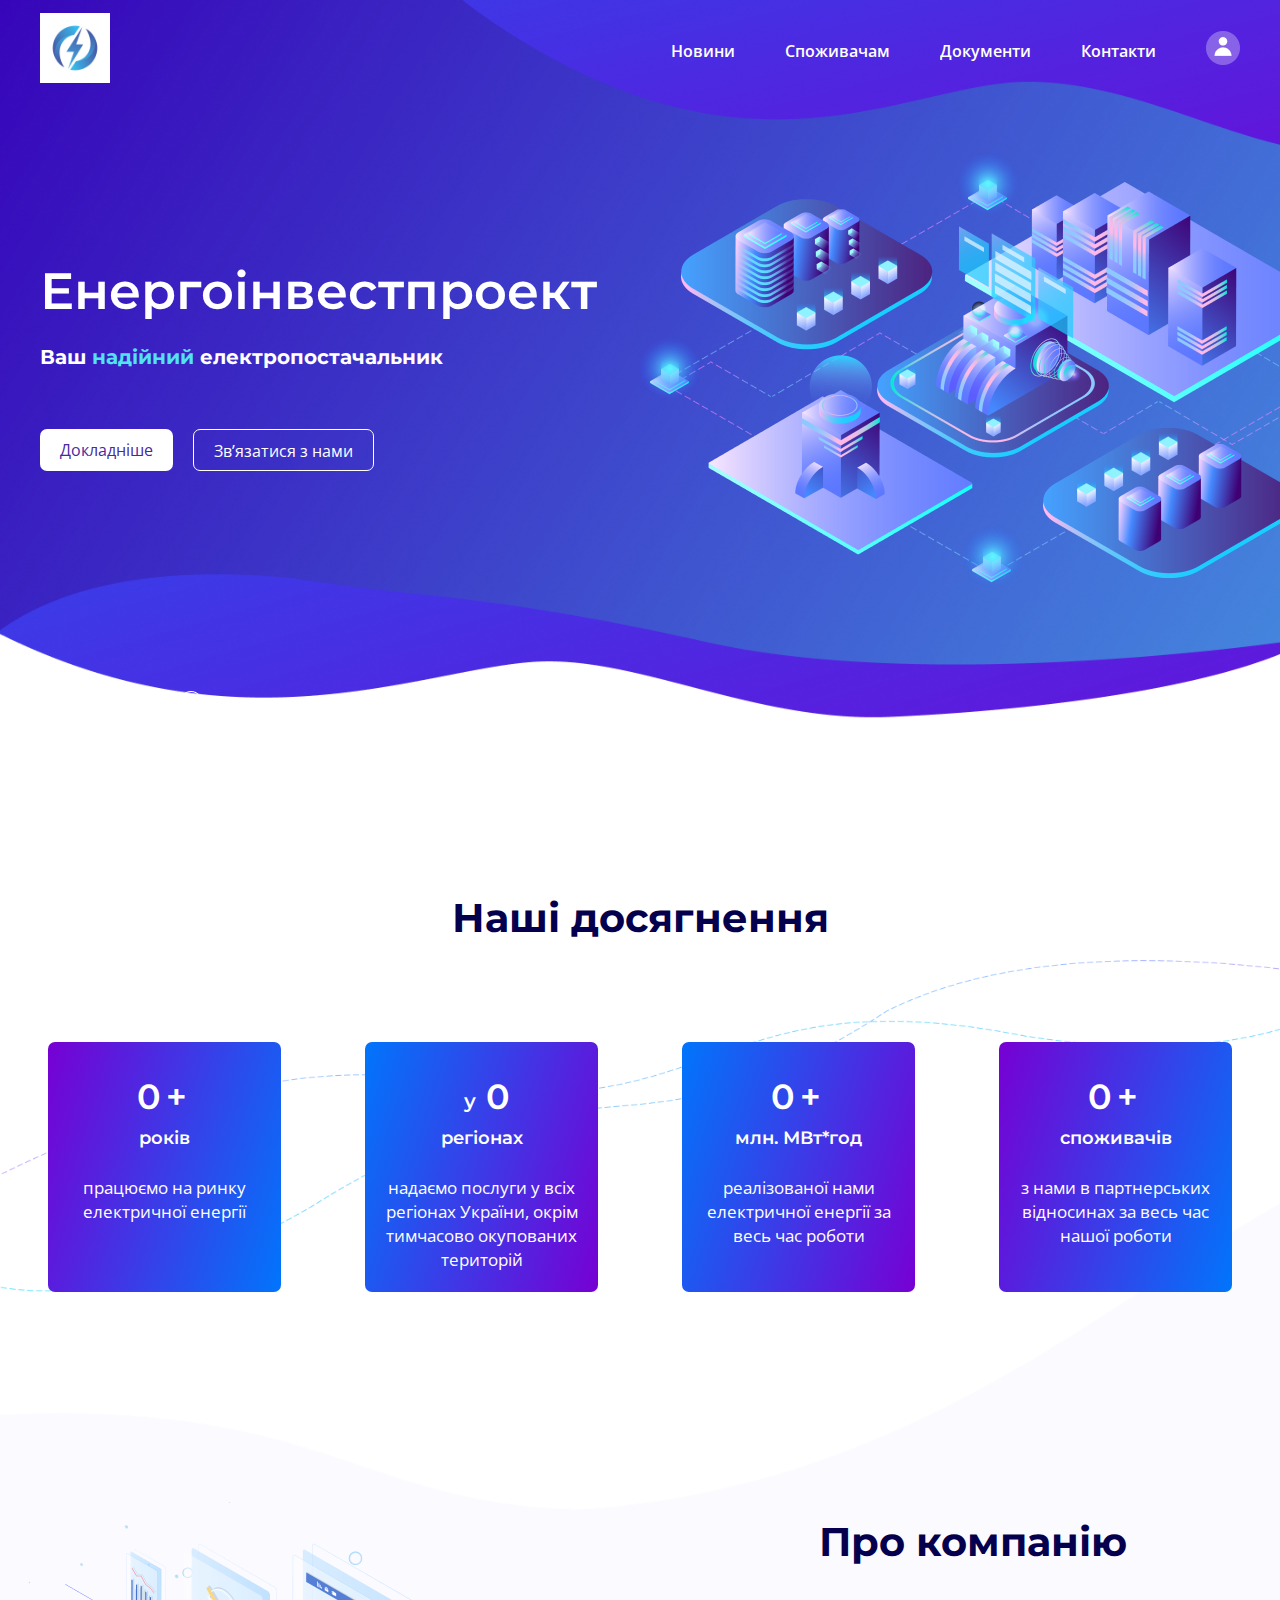
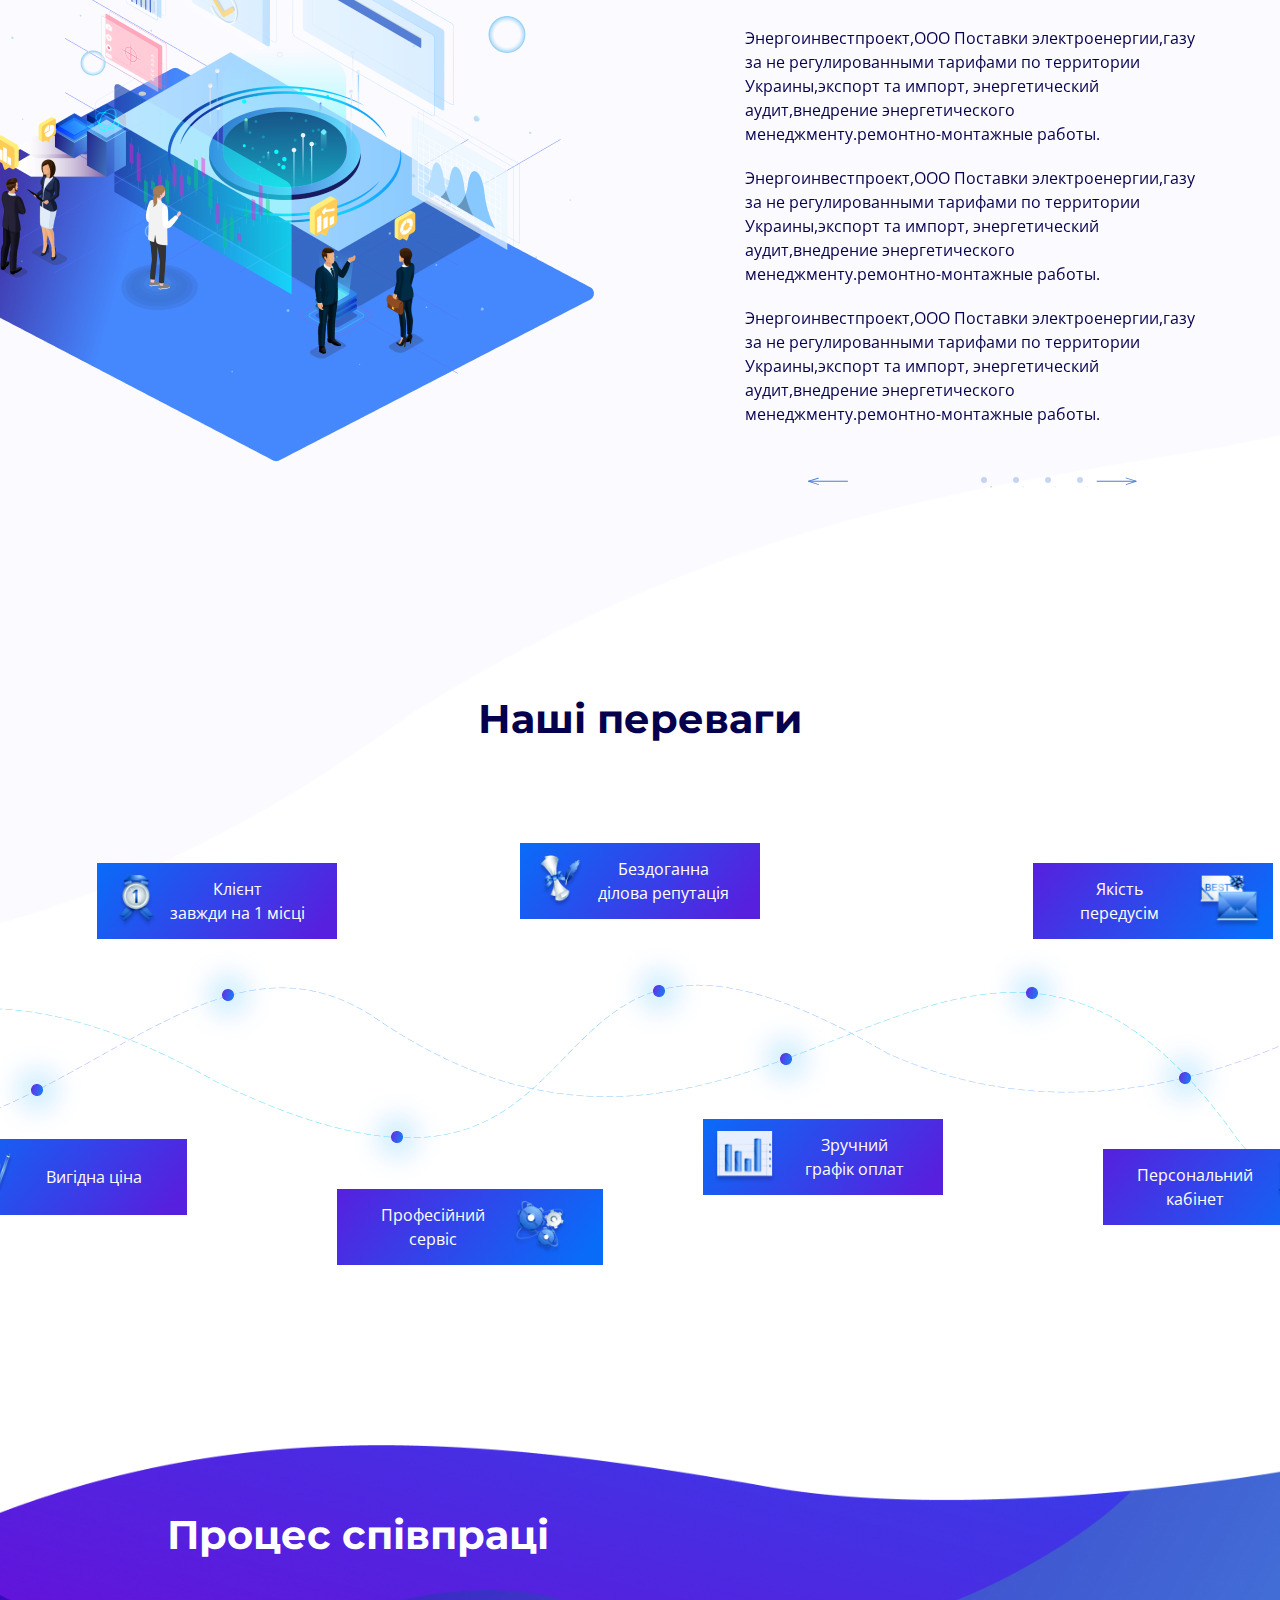
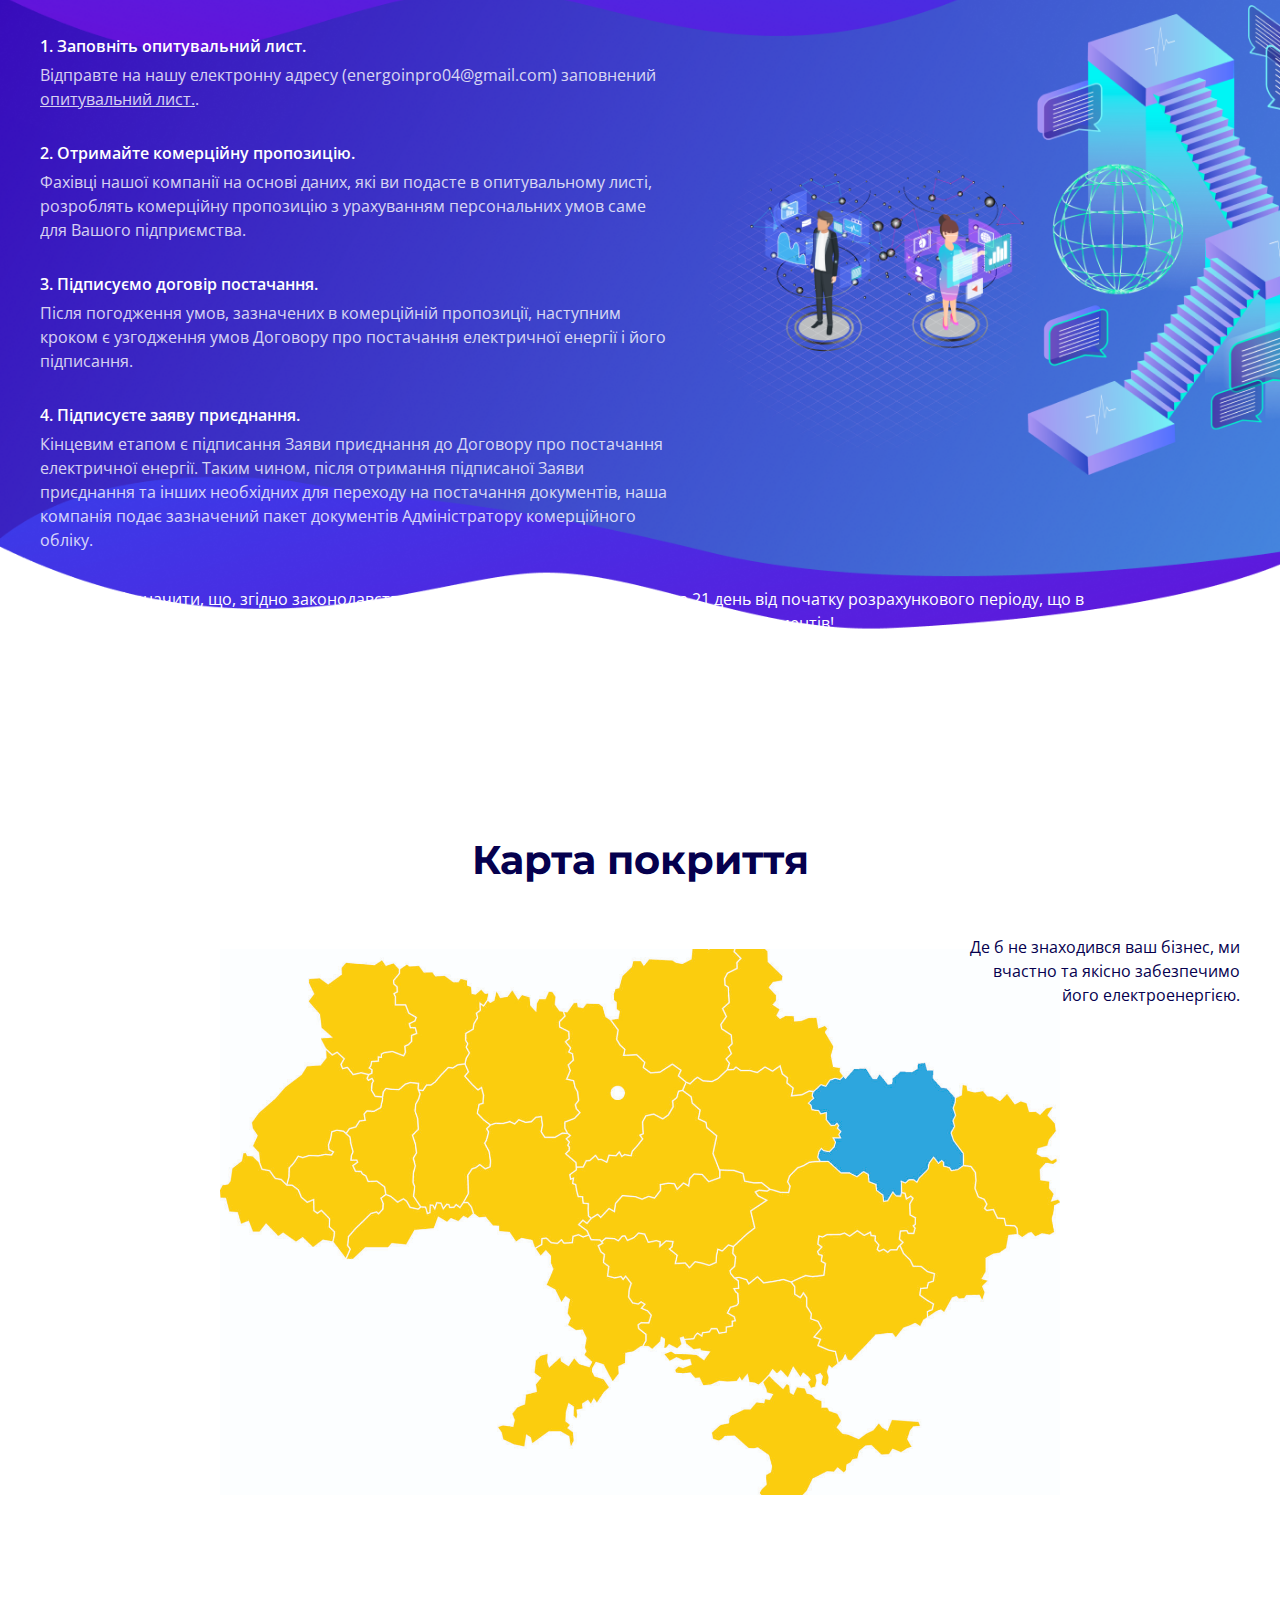
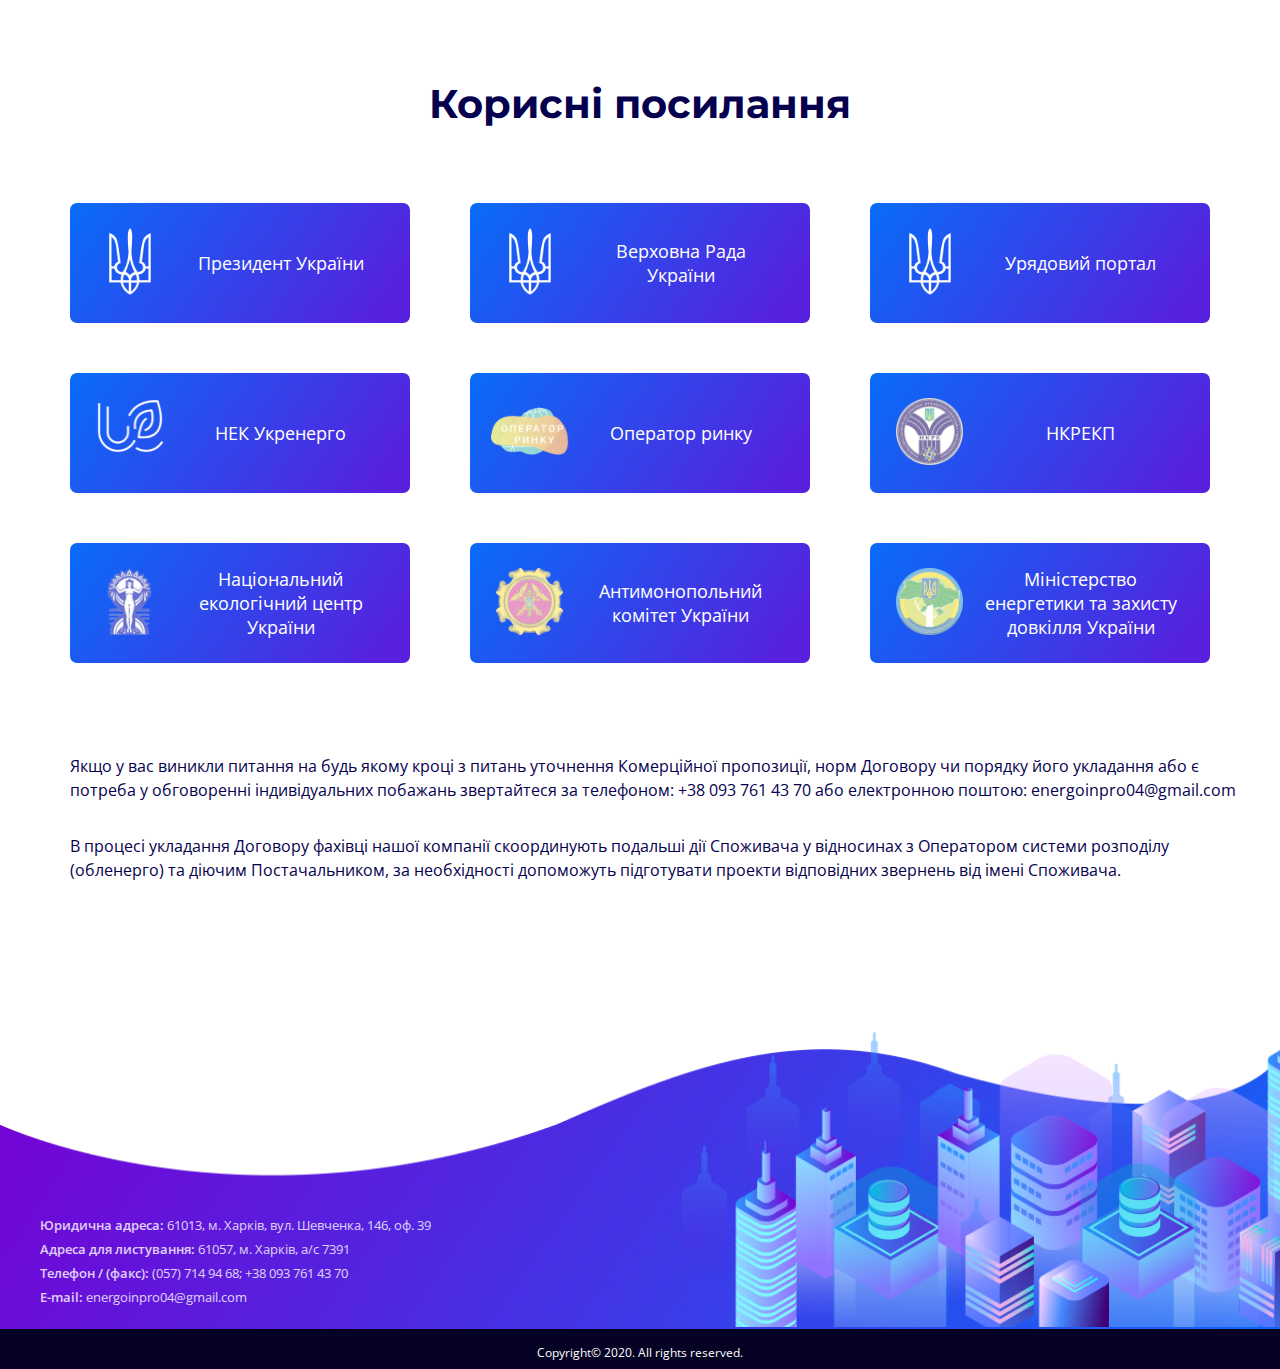
==== index.html @ 4cb068f9 "first commit" ====
<!DOCTYPE html>
<html lang="uk">
<head>
	<meta charset="UTF-8">
	<meta name="viewport" content="width=device-width, user-scalable=no, initial-scale=1.0, maximum-scale=1.0, minimum-scale=1.0">
	<meta http-equiv="X-UA-Compatible" content="ie=edge">
	<meta name="keywords" content="Енергоінвестпроект, електропостачальник, електртчна енергія, постачання">
	<meta name="description" content="ТОВ 'Енергоінвестпроект' - Ваш надійний електропостачальник">

	<title>ТОВ "Енергоінвестпроект"</title>


	<link rel="shortcut icon" href="img/favicon.png" type="image/png">
	<link rel="stylesheet" href="style/normalize.css">
	<link rel="stylesheet" href="style/style.css">
	<link href="https://fonts.googleapis.com/css?family=Montserrat:400,600,700|Open+Sans:400,600,700&display=swap&subset=cyrillic" rel="stylesheet">
</head>


<body>
	<header class="head">
		<div class="container">
			<div class="head-wrap">
				<div class="logo"><img src="img/logo.jpg"></div>
				<nav class="nav">
					<ul class="nav-menu">
						<li class="nav-menu__item"><a href="#" class="nav-menu__link">Новини</a></li>
						<li class="nav-menu__item"><a href="#" class="nav-menu__link">Споживачам</a></li>
						<li class="nav-menu__item"><a href="#" class="nav-menu__link">Документи</a></li>
						<li class="nav-menu__item"><a href="#" class="nav-menu__link">Контакти</a></li>
						<li class="nav-menu__item-user"><a href="#"><img class="user" src="img/user.png"></a></li>
					</ul>
				</nav>
				<button class="nav-btn">
					<span class="nav-btn__item"></span>
					<span class="nav-btn__item"></span>
					<span class="nav-btn__item"></span>
				</button>
			</div>
		</div>
	</header>

	<main>
		<section class="hero">
			<div class="container">
				<div class="hero-wrap">
					<div class="hero-text">
						<h1>Енергоінвестпроект</h1>
						<p>Ваш <span>надійний</span> електропостачальник</p>
						<div class="hero-buttons">
							<a href="#about" class="btn hero-btn__more">Докладніше</a>
							<a href="" class="btn hero-btn__contact">Зв’язатися з нами</a>
						</div>
						<a href="#progress" class="hero-scroll">
							<img src="img/scroll.png">
							<p>Гортати нижче</p>
						</a>
						
					</div>
					<div class="hero-img">
						<img src="img/hero-img.png">
					</div>
				</div>
			</div>
		</section>

<!-- 		<section class="progress">
			<div class="container">
				<div class="progress-wrap">
					<div class="progress-title">Наші досягнення</div>
					<div class="progress__items">
						<div class="progress__item">
							<h2>15+</h2>
							<h3>років</h3>
							<p>працюємо на ринку електричної енергії</p>
						</div>
						<div class="progress__item">
							<h2><span>у </span> 24</h2>
							<h3>регіонах</h3>
							<p>надаємо послуги у всіх регіонах України, окрім тимчасово окупованих територій</p>
						</div>
						<div class="progress__item">
							<h2>248+</h2>
							<h3>млн. МВт*год</h3>
							<p>реалізованої нами електричної енергії за весь час роботи</p>
						</div>
						<div class="progress__item">
							<h2>230+</h2>
							<h3>споживачів</h3>
							<p>з нами в партнерських відносинах за весь час нашої роботи</p>
						</div>
					</div>
				</div>
			</div>
		</section> -->


		<section class="progress"  id="progress">
			<div class="container">
				<div class="progress-wrap">
					<div class="progress-title">Наші досягнення</div>
					<div class="progress__items">
						<div class="progress__item">
							<div class="progress__qty-wrap">
								<div data-num="15" class="progress__qty">0</div>
								<h2>+</h2>
							</div>
							<h3>років</h3>
							<p>працюємо на ринку електричної енергії</p>
						</div>
						<div class="progress__item">
							<div class="progress__qty-wrap">
								<span>у </span>
								<div data-num="24" class="progress__qty"> 0</div>
							</div>
							<h3>регіонах</h3>
							<p>надаємо послуги у всіх регіонах України, окрім тимчасово окупованих територій</p>
						</div>
						<div class="progress__item">
							<div class="progress__qty-wrap">
								<div data-num="248" class="progress__qty">0</div>
								<h2>+</h2>
							</div>
							<h3>млн. МВт*год</h3>
							<p>реалізованої нами електричної енергії за весь час роботи</p>
						</div>
						<div class="progress__item">
							<div class="progress__qty-wrap">
								<div data-num="230" class="progress__qty">0</div>
								<h2>+</h2>
							</div>
							<h3>споживачів</h3>
							<p>з нами в партнерських відносинах за весь час нашої роботи</p>
						</div>
					</div>
				</div>
			</div>
		</section>


		<section class="about" id="about">
			<div class="container">
				<div class="about-wrap">
					<div class="about__img col-xxl-6 col-xl-6 col-lg-6 col-md-6">
						<img src="img/About-img.png">
					</div>
					<div class="about__block col-xxl-6 col-xl-6 col-lg-6 col-md-6">
						<div class="about__title">Про компанію</div>
						<div class="about-slider">
							<div class="about-slider__item">
								<p class="about__text">Энергоинвестпроект,ООО Поставки электроенергии,газу за не регулированными тарифами по территории Украины,экспорт та импорт, энергетический аудит,внедрение энергетического менеджменту.ремонтно-монтажные работы.</p>
								<p class="about__text">Энергоинвестпроект,ООО Поставки электроенергии,газу за не регулированными тарифами по территории Украины,экспорт та импорт, энергетический аудит,внедрение энергетического менеджменту.ремонтно-монтажные работы.</p>
								<p class="about__text">Энергоинвестпроект,ООО Поставки электроенергии,газу за не регулированными тарифами по территории Украины,экспорт та импорт, энергетический аудит,внедрение энергетического менеджменту.ремонтно-монтажные работы.</p>
							</div>
							<div class="about-slider__item">
								<p class="about__text">Энергоинвестпроект,ООО Поставки электроенергии,газу за не регулированными тарифами по территории Украины,экспорт та импорт, энергетический аудит,внедрение энергетического менеджменту.ремонтно-монтажные работы.</p>
								<p class="about__text">Энергоинвестпроект,ООО Поставки электроенергии,газу за не регулированными тарифами по территории Украины,экспорт та импорт, энергетический аудит,внедрение энергетического менеджменту.ремонтно-монтажные работы.</p>
								<p class="about__text">Энергоинвестпроект,ООО Поставки электроенергии,газу за не регулированными тарифами по территории Украины,экспорт та импорт, энергетический аудит,внедрение энергетического менеджменту.ремонтно-монтажные работы.</p>
							</div>
							<div class="about-slider__item">
								<p class="about__text">Энергоинвестпроект,ООО Поставки электроенергии,газу за не регулированными тарифами по территории Украины,экспорт та импорт, энергетический аудит,внедрение энергетического менеджменту.ремонтно-монтажные работы.</p>
								<p class="about__text">Энергоинвестпроект,ООО Поставки электроенергии,газу за не регулированными тарифами по территории Украины,экспорт та импорт, энергетический аудит,внедрение энергетического менеджменту.ремонтно-монтажные работы.</p>
								<p class="about__text">Энергоинвестпроект,ООО Поставки электроенергии,газу за не регулированными тарифами по территории Украины,экспорт та импорт, энергетический аудит,внедрение энергетического менеджменту.ремонтно-монтажные работы.</p>
							</div>
							<div class="about-slider__item">
								<p class="about__text">Энергоинвестпроект,ООО Поставки электроенергии,газу за не регулированными тарифами по территории Украины,экспорт та импорт, энергетический аудит,внедрение энергетического менеджменту.ремонтно-монтажные работы.</p>
								<p class="about__text">Энергоинвестпроект,ООО Поставки электроенергии,газу за не регулированными тарифами по территории Украины,экспорт та импорт, энергетический аудит,внедрение энергетического менеджменту.ремонтно-монтажные работы.</p>
								<p class="about__text">Энергоинвестпроект,ООО Поставки электроенергии,газу за не регулированными тарифами по территории Украины,экспорт та импорт, энергетический аудит,внедрение энергетического менеджменту.ремонтно-монтажные работы.</p>
							</div>
							
						</div>
						<div class="about__nav">
							<div class="slick-prev__arrow">
								<img src="img/arr_left.svg">
							</div>
							<div class="about-slider__dots"></div>
							<div class="slick-next__arrow">
								<img src="img/arr_right.svg">
							</div>
						</div>
					</div>
				</div>

			</div>
		</section>

	<!-- 	<section class="advantages">
			<div class="container">
				<div class="advantages-wrap>
					<div class="advantages__title">Наші переваги</div>
					<div class="advantages__items">
						<div class="advantages__block-1">
							<div class="advantages__item">
								<img src="img/advantages-icon1.png">
								<div class="advantages__text">Клієнт<br> завжди на 1 місці</div>
							</div>
							<div class="advantages__item">
								<img src="img/advantages-icon2.png">
								<div class="advantages__text">Бездоганна ділова репутація</div>
							</div>
							<div class="advantages__item">
								<div class="advantages__text">Якість<br> передусім</div>
								<img src="img/advantages-icon3.png">
							</div>
						</div>
						
						<div class="advantages__block-2">
							<div class="advantages__item">
								<img src="img/advantages-icon4.png">
								<div class="advantages__text">Вигідна ціна</div>
							</div>
							<div class="advantages__item">
								<div class="advantages__text">Професійний сервіс</div>
								<img src="img/advantages-icon5.png">
							</div>
							<div class="advantages__item">
								<img src="img/advantages-icon6.png">
								<div class="advantages__text">Зручний<br> графік оплат</div>
							</div>
							<div class="advantages__item">
								<div class="advantages__text">Персональний кабінет</div>
								<img src="img/advantages-icon7.png">
							</div>
						</div>
					</div>
				</div>


			</div>
		</section> -->


		<section class="advantages1">
			<div class="advantages1-wrap">
				<div class="advantages1__title">Наші переваги</div>
				<div class="advantages1__items">
					<div class="advantages1__block-1">
						<div class="advantages1__item">
							<img src="img/advantages-icon1.png">
							<div class="advantages1__text">Клієнт<br> завжди на 1 місці</div>
						</div>
						<div class="advantages1__item">
							<img src="img/advantages-icon2.png">
							<div class="advantages1__text">Бездоганна ділова репутація</div>
						</div>
						<div class="advantages1__item">
							<div class="advantages1__text">Якість<br> передусім</div>
							<img src="img/advantages-icon3.png">
						</div>
					</div>
					
					<div class="advantages1__block-2">
						<div class="advantages1__item">
							<img src="img/advantages-icon4.png">
							<div class="advantages1__text">Вигідна ціна</div>
						</div>
						<div class="advantages1__item">
							<div class="advantages1__text">Професійний сервіс</div>
							<img src="img/advantages-icon5.png">
						</div>
						<div class="advantages1__item">
							<img src="img/advantages-icon6.png">
							<div class="advantages1__text">Зручний<br> графік оплат</div>
						</div>
						<div class="advantages1__item">
							<div class="advantages1__text">Персональний кабінет</div>
							<img src="img/advantages-icon7.png">
						</div>
					</div>
				</div>
			</div>
		</section>


		<section class="steps">
			<div class="container">
				<div class="steps-wrap">
					<div class="steps-block1">
						<div class="steps-about">
							<div class="steps__title">Процес співпраці</div>
							<div class="steps__text">
								<span>1. Заповніть опитувальний лист.</span>
								<p>Відправтe на нашу електронну адресу (energoinpro04@gmail.com) заповнений <a href="files/questionnaire_EIP.doc" download>опитувальний лист.</a>.</p>
								<span>2. Отримайте комерційну пропозицію.</span>
								<p>Фахівці нашої компанії на основі даних, які ви подасте в опитувальному листі, розроблять комерційну пропозицію з урахуванням персональних умов саме для Вашого підприємства. </p>
								<span>3. Підписуємо договір постачання. </span>
								<p>Після погодження умов, зазначених в комерційній пропозиції, наступним кроком є узгодження умов Договору про постачання електричної енергії і його підписання. </p>
								<span>4. Підписуєте заяву приєднання. </span>
								<p>Кінцевим етапом є підписання Заяви приєднання до Договору про постачання електричної енергії. Таким чином, після отримання підписаної Заяви приєднання та інших необхідних для переходу на постачання документів, наша компанія подає зазначений пакет документів Адміністратору комерційного обліку. </p>
							</div>
						</div>
						<div class="steps-img"><img src="img/steps-img.png"></div>
					</div>
					<div class="steps-block2">
						<p>Важливо відзначити, що, згідно законодавства, це має відбутись не пізніше,  ніж за 21 день від початку розрахункового періоду, що в свою чергу залежить від швидкості отримання від Вас скан-копій відповідних підписаних документів! </p>
					</div>
						
                </div>
			</div>
		</section>

		<section class="map">
			<div class="container">
				<div class="map-wrap">
					<div class="map__title">Карта покриття</div>
					<div class="map__text">Де б не знаходився ваш бізнес, ми вчастно та якісно забезпечимо його електроенергією.</div>
					<div class="map__img"><img src="img/Kharkiv-1600x1040.jpg"></div>
				</div>

			</div>
		</section>

		<section class="links">
			<div class="container">
				<div class="links-wrap">
					<div class="links__title">Корисні посилання</div>
					<div class="links__items">
						<a href="https://www.president.gov.ua/ru" class="links__item">
							<div class="links__img"><img src="img/link_ukr_2.png" alt=""></div>
							<div class="links__text">Президент України</div>
						</a>
						<a href="https://rada.gov.ua/" class="links__item">
							<div class="links__img"><img src="img/link_ukr_2.png" alt=""></div>
							<div class="links__text">Верховна Рада <br>України</div>
						</a>
						<a href="https://www.kmu.gov.ua/" class="links__item">
							<div class="links__img"><img src="img/link_ukr_2.png" alt=""></div>
							<div class="links__text">Урядовий портал</div>
						</a>
						<a href="https://ua.energy/" class="links__item">
							<div class="links__img"><img src="img/link_ukrenergo.png" alt=""></div>
							<div class="links__text">НЕК Укренерго</div>
						</a>
						<a href="https://www.oree.com.ua/" class="links__item">
							<div class="links__img"><img src="img/link_operatop.png" alt=""></div>
							<div class="links__text">Оператор ринку</div>
						</a>
						<a href="http://www.nerc.gov.ua/" class="links__item">
							<div class="links__img"><img src="img/link_nkrekp.png" alt=""></div>
							<div class="links__text">НКРЕКП</div>
						</a>
						<a href="http://necu.org.ua/" class="links__item">
							<div class="links__img"><img src="img/link_nac_center.png" alt=""></div>
							<div class="links__text">Національний <br>екологічний центр<br> України</div>
						</a>
						<a href="https://amcu.gov.ua/" class="links__item">
							<div class="links__img"><img src="img/link_AMK.png" alt=""></div>
							<div class="links__text">Антимонопольний <br>комітет України</div>
						</a>
						<a href="http://mpe.kmu.gov.ua/minugol/#" class="links__item">
							<div class="links__img"><img src="img/link_min_en.png" alt=""></div>
							<div class="links__text">Міністерство <br>енергетики та захисту <br>довкілля України</div>
						</a>
						

					</div>
				</div>
			</div>
		</section>

		<section class="help">
			<div class="container">
				<div class="help-wrap">
					<p class="help__text">Якщо у вас виникли питання на будь якому кроці з питань уточнення Комерційної пропозиції, норм Договору чи порядку його укладання або є потреба у обговоренні індивідуальних побажань звертайтеся за телефоном: +38 093 761 43 70 або електронною поштою: energoinpro04@gmail.com</p>
					<p class="help__text">В процесі укладання Договору фахівці нашої компанії скоординують подальші дії Споживача у відносинах з Оператором системи розподілу (обленерго) та діючим Постачальником, за необхідності допоможуть підготувати проекти відповідних звернень від імені Споживача.</p>
				</div>
			</div>
		</section>

	</main>

	<footer class="footer">
		<section class="footer-address">
			<div class="container">
				<div class="footer-wrap">
					<div class="footer__text">
						<p><span>Юридична адреса: </span> 61013, м. Харків, вул. Шевченка, 146, оф. 39</p>
						<p><span>Адреса для листування: </span> 61057, м. Харків, а/с 7391</p>
						<p><span>Телефон / (факс): </span> (057) 714 94 68; +38 093 761 43 70</p>
						<p><span>Е-mail: </span> energoinpro04@gmail.com</p>
					</div>
					<div class="footer__img"><img src="img/footer-img.png" alt=""></div>
				</div>
					
			</div>	
		</section>
		
		<section class="footer-copy">
			<p>Copyright© 2020. All rights reserved.</p>
		</section>
	</footer>

	<script src="https://ajax.googleapis.com/ajax/libs/jquery/2.2.0/jquery.min.js"></script>
	<script src='js/slick.min.js'></script>
	<script src="js/main.js"></script>
	
</body>
</html>
---- style/style.css ----
@charset "UTF-8";
/* Slider */
.slick-slider {
  position: relative;
  display: block;
  -webkit-box-sizing: border-box;
  box-sizing: border-box;
  -webkit-touch-callout: none;
  -webkit-user-select: none;
  -khtml-user-select: none;
  -moz-user-select: none;
  -ms-user-select: none;
  user-select: none;
  -ms-touch-action: pan-y;
  touch-action: pan-y;
  -webkit-tap-highlight-color: transparent; }

.slick-list {
  position: relative;
  overflow: hidden;
  display: block;
  margin: 0;
  padding: 0; }
  .slick-list:focus {
    outline: none; }
  .slick-list.dragging {
    cursor: pointer;
    cursor: hand; }

.slick-slider .slick-track,
.slick-slider .slick-list {
  -webkit-transform: translate3d(0, 0, 0);
  -moz-transform: translate3d(0, 0, 0);
  -ms-transform: translate3d(0, 0, 0);
  -o-transform: translate3d(0, 0, 0);
  transform: translate3d(0, 0, 0); }

.slick-track {
  position: relative;
  left: 0;
  top: 0;
  display: block;
  margin-left: auto;
  margin-right: auto; }
  .slick-track:before, .slick-track:after {
    content: "";
    display: table; }
  .slick-track:after {
    clear: both; }
  .slick-loading .slick-track {
    visibility: hidden; }

.slick-slide {
  float: left;
  height: 100%;
  min-height: 1px;
  display: none; }
  [dir="rtl"] .slick-slide {
    float: right; }
  .slick-slide img {
    display: block; }
  .slick-slide.slick-loading img {
    display: none; }
  .slick-slide.dragging img {
    pointer-events: none; }
  .slick-initialized .slick-slide {
    display: block; }
  .slick-loading .slick-slide {
    visibility: hidden; }
  .slick-vertical .slick-slide {
    display: block;
    height: auto;
    border: 1px solid transparent; }

.slick-arrow.slick-hidden {
  display: none; }

/* Slider */
.slick-loading .slick-list {
  background: #fff url("./ajax-loader.gif") center center no-repeat; }

/* Icons */
@font-face {
  font-family: "slick";
  src: url("./fonts/slick.eot");
  src: url("./fonts/slick.eot?#iefix") format("embedded-opentype"), url("./fonts/slick.woff") format("woff"), url("./fonts/slick.ttf") format("truetype"), url("./fonts/slick.svg#slick") format("svg");
  font-weight: normal;
  font-style: normal; }

/* Arrows */
.slick-prev,
.slick-next {
  position: absolute;
  display: block;
  height: 20px;
  width: 20px;
  line-height: 0px;
  font-size: 0px;
  cursor: pointer;
  background: transparent;
  color: transparent;
  top: 50%;
  -webkit-transform: translate(0, -50%);
  -ms-transform: translate(0, -50%);
  transform: translate(0, -50%);
  padding: 0;
  border: none;
  outline: none; }
  .slick-prev:hover, .slick-prev:focus,
  .slick-next:hover,
  .slick-next:focus {
    outline: none;
    background: transparent;
    color: transparent; }
    .slick-prev:hover:before, .slick-prev:focus:before,
    .slick-next:hover:before,
    .slick-next:focus:before {
      opacity: 1; }
  .slick-prev.slick-disabled:before,
  .slick-next.slick-disabled:before {
    opacity: 0.25; }
  .slick-prev:before,
  .slick-next:before {
    font-family: "slick";
    font-size: 20px;
    line-height: 1;
    color: white;
    opacity: 0.75;
    -webkit-font-smoothing: antialiased;
    -moz-osx-font-smoothing: grayscale; }

.slick-prev {
  left: -25px; }
  [dir="rtl"] .slick-prev {
    left: auto;
    right: -25px; }
  .slick-prev:before {
    content: "←"; }
    [dir="rtl"] .slick-prev:before {
      content: "→"; }

.slick-next {
  right: -25px; }
  [dir="rtl"] .slick-next {
    left: -25px;
    right: auto; }
  .slick-next:before {
    content: "→"; }
    [dir="rtl"] .slick-next:before {
      content: "←"; }

/* Dots */
.slick-dotted.slick-slider {
  margin-bottom: 30px; }

.slick-dots {
  position: absolute;
  bottom: -25px;
  list-style: none;
  display: block;
  text-align: center;
  padding: 0;
  margin: 0;
  width: 100%; }
  .slick-dots li {
    position: relative;
    display: inline-block;
    height: 20px;
    width: 20px;
    margin: 0 5px;
    padding: 0;
    cursor: pointer; }
    .slick-dots li button {
      border: 0;
      background: transparent;
      display: block;
      height: 20px;
      width: 20px;
      outline: none;
      line-height: 0px;
      font-size: 0px;
      color: transparent;
      padding: 5px;
      cursor: pointer; }
      .slick-dots li button:hover, .slick-dots li button:focus {
        outline: none; }
        .slick-dots li button:hover:before, .slick-dots li button:focus:before {
          opacity: 1; }
      .slick-dots li button:before {
        position: absolute;
        top: 0;
        left: 0;
        content: "•";
        width: 20px;
        height: 20px;
        font-family: "slick";
        font-size: 6px;
        line-height: 20px;
        text-align: center;
        color: black;
        opacity: 0.25;
        -webkit-font-smoothing: antialiased;
        -moz-osx-font-smoothing: grayscale; }
    .slick-dots li.slick-active button:before {
      color: black;
      opacity: 0.75; }

/*font-family: 'Montserrat', sans-serif;
font-family: 'Open Sans', sans-serif;*/
/*@font-face {
	font-family: 'social_logosregular';
	src: url('../fonts/social_logos-webfont.woff2') format('woff2'),
         url('../fonts/social_logos-webfont.woff') format('woff');
	font-weight: normal;
	font-style: normal;
}*/
/*$light: #f1f2f1;
$dark: #140e1d;*/
/*@mixin btn ( $bg-color ) {
	background: $bg-color;
	color: #ffffff;
	outline-style: none;
	width: 200px;
	height: 55px;
	box-shadow: 0 4px 4px 4px rgba(0, 0, 0, 0.1);
	font-family: Raleway, Arial, serif;
	font-size: 20px;
	font-weight: 300;
	text-transform: uppercase;
	line-height: 55px;
	border: none;
	padding: 0;
	margin-bottom: 120px;
	transition: background 0.5s ease;
	&:hover {
		background: lighten( $bg-color, 15% );
	}
}
// @include btn( #6ee16c );*/
.col-1 {
  width: 8.3333%; }

.col-2 {
  width: 16.6666%; }

.col-3 {
  width: 24.9999%; }

.col-4 {
  width: 33.3332%; }

.col-5 {
  width: 41.6665%; }

.col-6 {
  width: 49.9998%; }

.col-7 {
  width: 58.3331%; }

.col-8 {
  width: 66.6664%; }

.col-9 {
  width: 74.9997%; }

.col-10 {
  width: 83.333%; }

.col-11 {
  width: 91.6663%; }

.col-12 {
  width: 99.9996%; }

@media only screen and (min-width: 0) {
  [class*="col-xs"] {
    -webkit-box-sizing: border-box;
    box-sizing: border-box;
    -webkit-box-flex: 0;
    -ms-flex: 0 0 auto;
    flex: 0 0 auto;
    padding-right: 15px;
    padding-left: 15px; }
  .col-xs-1 {
    -ms-flex-preferred-size: 8.33333%;
    flex-basis: 8.33333%;
    max-width: 8.33333%; }
  .col-xs-2 {
    -ms-flex-preferred-size: 16.66667%;
    flex-basis: 16.66667%;
    max-width: 16.66667%; }
  .col-xs-3 {
    -ms-flex-preferred-size: 25%;
    flex-basis: 25%;
    max-width: 25%; }
  .col-xs-4 {
    -ms-flex-preferred-size: 33.33333%;
    flex-basis: 33.33333%;
    max-width: 33.33333%; }
  .col-xs-5 {
    -ms-flex-preferred-size: 41.66667%;
    flex-basis: 41.66667%;
    max-width: 41.66667%; }
  .col-xs-6 {
    -ms-flex-preferred-size: 50%;
    flex-basis: 50%;
    max-width: 50%; }
  .col-xs-7 {
    -ms-flex-preferred-size: 58.33333%;
    flex-basis: 58.33333%;
    max-width: 58.33333%; }
  .col-xs-8 {
    -ms-flex-preferred-size: 66.66667%;
    flex-basis: 66.66667%;
    max-width: 66.66667%; }
  .col-xs-9 {
    -ms-flex-preferred-size: 75%;
    flex-basis: 75%;
    max-width: 75%; }
  .col-xs-10 {
    -ms-flex-preferred-size: 83.33333%;
    flex-basis: 83.33333%;
    max-width: 83.33333%; }
  .col-xs-11 {
    -ms-flex-preferred-size: 91.66667%;
    flex-basis: 91.66667%;
    max-width: 91.66667%; }
  .col-xs-12 {
    -ms-flex-preferred-size: 100%;
    flex-basis: 100%;
    max-width: 100%; }
  .col-xs-offset-1 {
    margin-left: 8.33333%; }
  .col-xs-offset-2 {
    margin-left: 16.66667%; }
  .col-xs-offset-3 {
    margin-left: 25%; }
  .col-xs-offset-4 {
    margin-left: 33.33333%; }
  .col-xs-offset-5 {
    margin-left: 41.66667%; }
  .col-xs-offset-6 {
    margin-left: 50%; }
  .col-xs-offset-7 {
    margin-left: 58.33333%; }
  .col-xs-offset-8 {
    margin-left: 66.66667%; }
  .col-xs-offset-9 {
    margin-left: 75%; }
  .col-xs-offset-10 {
    margin-left: 83.33333%; }
  .col-xs-offset-11 {
    margin-left: 91.66667%; }
  .col-xs-offset-12 {
    margin-left: 100%; } }

@media only screen and (min-width: 575px) {
  [class*="col-sm"] {
    -webkit-box-sizing: border-box;
    box-sizing: border-box;
    -webkit-box-flex: 0;
    -ms-flex: 0 0 auto;
    flex: 0 0 auto;
    padding-right: 15px;
    padding-left: 15px; }
  .col-sm-1 {
    -ms-flex-preferred-size: 8.33333%;
    flex-basis: 8.33333%;
    max-width: 8.33333%; }
  .col-sm-2 {
    -ms-flex-preferred-size: 16.66667%;
    flex-basis: 16.66667%;
    max-width: 16.66667%; }
  .col-sm-3 {
    -ms-flex-preferred-size: 25%;
    flex-basis: 25%;
    max-width: 25%; }
  .col-sm-4 {
    -ms-flex-preferred-size: 33.33333%;
    flex-basis: 33.33333%;
    max-width: 33.33333%; }
  .col-sm-5 {
    -ms-flex-preferred-size: 41.66667%;
    flex-basis: 41.66667%;
    max-width: 41.66667%; }
  .col-sm-6 {
    -ms-flex-preferred-size: 50%;
    flex-basis: 50%;
    max-width: 50%; }
  .col-sm-7 {
    -ms-flex-preferred-size: 58.33333%;
    flex-basis: 58.33333%;
    max-width: 58.33333%; }
  .col-sm-8 {
    -ms-flex-preferred-size: 66.66667%;
    flex-basis: 66.66667%;
    max-width: 66.66667%; }
  .col-sm-9 {
    -ms-flex-preferred-size: 75%;
    flex-basis: 75%;
    max-width: 75%; }
  .col-sm-10 {
    -ms-flex-preferred-size: 83.33333%;
    flex-basis: 83.33333%;
    max-width: 83.33333%; }
  .col-sm-11 {
    -ms-flex-preferred-size: 91.66667%;
    flex-basis: 91.66667%;
    max-width: 91.66667%; }
  .col-sm-12 {
    -ms-flex-preferred-size: 100%;
    flex-basis: 100%;
    max-width: 100%; }
  .col-sm-offset-1 {
    margin-left: 8.33333%; }
  .col-sm-offset-2 {
    margin-left: 16.66667%; }
  .col-sm-offset-3 {
    margin-left: 25%; }
  .col-sm-offset-4 {
    margin-left: 33.33333%; }
  .col-sm-offset-5 {
    margin-left: 41.66667%; }
  .col-sm-offset-6 {
    margin-left: 50%; }
  .col-sm-offset-7 {
    margin-left: 58.33333%; }
  .col-sm-offset-8 {
    margin-left: 66.66667%; }
  .col-sm-offset-9 {
    margin-left: 75%; }
  .col-sm-offset-10 {
    margin-left: 83.33333%; }
  .col-sm-offset-11 {
    margin-left: 91.66667%; }
  .col-sm-offset-12 {
    margin-left: 100%; } }

@media only screen and (min-width: 768px) {
  [class*="col-md"] {
    -webkit-box-sizing: border-box;
    box-sizing: border-box;
    -webkit-box-flex: 0;
    -ms-flex: 0 0 auto;
    flex: 0 0 auto;
    padding-right: 15px;
    padding-left: 15px; }
  .col-md-1 {
    -ms-flex-preferred-size: 8.33333%;
    flex-basis: 8.33333%;
    max-width: 8.33333%; }
  .col-md-2 {
    -ms-flex-preferred-size: 16.66667%;
    flex-basis: 16.66667%;
    max-width: 16.66667%; }
  .col-md-3 {
    -ms-flex-preferred-size: 25%;
    flex-basis: 25%;
    max-width: 25%; }
  .col-md-4 {
    -ms-flex-preferred-size: 33.33333%;
    flex-basis: 33.33333%;
    max-width: 33.33333%; }
  .col-md-5 {
    -ms-flex-preferred-size: 41.66667%;
    flex-basis: 41.66667%;
    max-width: 41.66667%; }
  .col-md-6 {
    -ms-flex-preferred-size: 50%;
    flex-basis: 50%;
    max-width: 50%; }
  .col-md-7 {
    -ms-flex-preferred-size: 58.33333%;
    flex-basis: 58.33333%;
    max-width: 58.33333%; }
  .col-md-8 {
    -ms-flex-preferred-size: 66.66667%;
    flex-basis: 66.66667%;
    max-width: 66.66667%; }
  .col-md-9 {
    -ms-flex-preferred-size: 75%;
    flex-basis: 75%;
    max-width: 75%; }
  .col-md-10 {
    -ms-flex-preferred-size: 83.33333%;
    flex-basis: 83.33333%;
    max-width: 83.33333%; }
  .col-md-11 {
    -ms-flex-preferred-size: 91.66667%;
    flex-basis: 91.66667%;
    max-width: 91.66667%; }
  .col-md-12 {
    -ms-flex-preferred-size: 100%;
    flex-basis: 100%;
    max-width: 100%; }
  .col-md-offset-1 {
    margin-left: 8.33333%; }
  .col-md-offset-2 {
    margin-left: 16.66667%; }
  .col-md-offset-3 {
    margin-left: 25%; }
  .col-md-offset-4 {
    margin-left: 33.33333%; }
  .col-md-offset-5 {
    margin-left: 41.66667%; }
  .col-md-offset-6 {
    margin-left: 50%; }
  .col-md-offset-7 {
    margin-left: 58.33333%; }
  .col-md-offset-8 {
    margin-left: 66.66667%; }
  .col-md-offset-9 {
    margin-left: 75%; }
  .col-md-offset-10 {
    margin-left: 83.33333%; }
  .col-md-offset-11 {
    margin-left: 91.66667%; }
  .col-md-offset-12 {
    margin-left: 100%; } }

@media only screen and (min-width: 1025px) {
  [class*="col-lg"] {
    -webkit-box-sizing: border-box;
    box-sizing: border-box;
    -webkit-box-flex: 0;
    -ms-flex: 0 0 auto;
    flex: 0 0 auto;
    padding-right: 15px;
    padding-left: 15px; }
  .col-lg-1 {
    -ms-flex-preferred-size: 8.33333%;
    flex-basis: 8.33333%;
    max-width: 8.33333%; }
  .col-lg-2 {
    -ms-flex-preferred-size: 16.66667%;
    flex-basis: 16.66667%;
    max-width: 16.66667%; }
  .col-lg-3 {
    -ms-flex-preferred-size: 25%;
    flex-basis: 25%;
    max-width: 25%; }
  .col-lg-4 {
    -ms-flex-preferred-size: 33.33333%;
    flex-basis: 33.33333%;
    max-width: 33.33333%; }
  .col-lg-5 {
    -ms-flex-preferred-size: 41.66667%;
    flex-basis: 41.66667%;
    max-width: 41.66667%; }
  .col-lg-6 {
    -ms-flex-preferred-size: 50%;
    flex-basis: 50%;
    max-width: 50%; }
  .col-lg-7 {
    -ms-flex-preferred-size: 58.33333%;
    flex-basis: 58.33333%;
    max-width: 58.33333%; }
  .col-lg-8 {
    -ms-flex-preferred-size: 66.66667%;
    flex-basis: 66.66667%;
    max-width: 66.66667%; }
  .col-lg-9 {
    -ms-flex-preferred-size: 75%;
    flex-basis: 75%;
    max-width: 75%; }
  .col-lg-10 {
    -ms-flex-preferred-size: 83.33333%;
    flex-basis: 83.33333%;
    max-width: 83.33333%; }
  .col-lg-11 {
    -ms-flex-preferred-size: 91.66667%;
    flex-basis: 91.66667%;
    max-width: 91.66667%; }
  .col-lg-12 {
    -ms-flex-preferred-size: 100%;
    flex-basis: 100%;
    max-width: 100%; }
  .col-lg-offset-1 {
    margin-left: 8.33333%; }
  .col-lg-offset-2 {
    margin-left: 16.66667%; }
  .col-lg-offset-3 {
    margin-left: 25%; }
  .col-lg-offset-4 {
    margin-left: 33.33333%; }
  .col-lg-offset-5 {
    margin-left: 41.66667%; }
  .col-lg-offset-6 {
    margin-left: 50%; }
  .col-lg-offset-7 {
    margin-left: 58.33333%; }
  .col-lg-offset-8 {
    margin-left: 66.66667%; }
  .col-lg-offset-9 {
    margin-left: 75%; }
  .col-lg-offset-10 {
    margin-left: 83.33333%; }
  .col-lg-offset-11 {
    margin-left: 91.66667%; }
  .col-lg-offset-12 {
    margin-left: 100%; } }

@media only screen and (min-width: 1200px) {
  [class*="col-xl"] {
    -webkit-box-sizing: border-box;
    box-sizing: border-box;
    -webkit-box-flex: 0;
    -ms-flex: 0 0 auto;
    flex: 0 0 auto;
    padding-right: 15px;
    padding-left: 15px; }
  .col-xl-1 {
    -ms-flex-preferred-size: 8.33333%;
    flex-basis: 8.33333%;
    max-width: 8.33333%; }
  .col-xl-2 {
    -ms-flex-preferred-size: 16.66667%;
    flex-basis: 16.66667%;
    max-width: 16.66667%; }
  .col-xl-3 {
    -ms-flex-preferred-size: 25%;
    flex-basis: 25%;
    max-width: 25%; }
  .col-xl-4 {
    -ms-flex-preferred-size: 33.33333%;
    flex-basis: 33.33333%;
    max-width: 33.33333%; }
  .col-xl-5 {
    -ms-flex-preferred-size: 41.66667%;
    flex-basis: 41.66667%;
    max-width: 41.66667%; }
  .col-xl-6 {
    -ms-flex-preferred-size: 50%;
    flex-basis: 50%;
    max-width: 50%; }
  .col-xl-7 {
    -ms-flex-preferred-size: 58.33333%;
    flex-basis: 58.33333%;
    max-width: 58.33333%; }
  .col-xl-8 {
    -ms-flex-preferred-size: 66.66667%;
    flex-basis: 66.66667%;
    max-width: 66.66667%; }
  .col-xl-9 {
    -ms-flex-preferred-size: 75%;
    flex-basis: 75%;
    max-width: 75%; }
  .col-xl-10 {
    -ms-flex-preferred-size: 83.33333%;
    flex-basis: 83.33333%;
    max-width: 83.33333%; }
  .col-xl-11 {
    -ms-flex-preferred-size: 91.66667%;
    flex-basis: 91.66667%;
    max-width: 91.66667%; }
  .col-xl-12 {
    -ms-flex-preferred-size: 100%;
    flex-basis: 100%;
    max-width: 100%; }
  .col-xl-offset-1 {
    margin-left: 8.33333%; }
  .col-xl-offset-2 {
    margin-left: 16.66667%; }
  .col-xl-offset-3 {
    margin-left: 25%; }
  .col-xl-offset-4 {
    margin-left: 33.33333%; }
  .col-xl-offset-5 {
    margin-left: 41.66667%; }
  .col-xl-offset-6 {
    margin-left: 50%; }
  .col-xl-offset-7 {
    margin-left: 58.33333%; }
  .col-xl-offset-8 {
    margin-left: 66.66667%; }
  .col-xl-offset-9 {
    margin-left: 75%; }
  .col-xl-offset-10 {
    margin-left: 83.33333%; }
  .col-xl-offset-11 {
    margin-left: 91.66667%; }
  .col-xl-offset-12 {
    margin-left: 100%; } }

@media only screen and (min-width: 1440px) {
  [class*="col-xxl"] {
    -webkit-box-sizing: border-box;
    box-sizing: border-box;
    -webkit-box-flex: 0;
    -ms-flex: 0 0 auto;
    flex: 0 0 auto;
    padding-right: 15px;
    padding-left: 15px; }
  .col-xxl-1 {
    -ms-flex-preferred-size: 8.33333%;
    flex-basis: 8.33333%;
    max-width: 8.33333%; }
  .col-xxl-2 {
    -ms-flex-preferred-size: 16.66667%;
    flex-basis: 16.66667%;
    max-width: 16.66667%; }
  .col-xxl-3 {
    -ms-flex-preferred-size: 25%;
    flex-basis: 25%;
    max-width: 25%; }
  .col-xxl-4 {
    -ms-flex-preferred-size: 33.33333%;
    flex-basis: 33.33333%;
    max-width: 33.33333%; }
  .col-xxl-5 {
    -ms-flex-preferred-size: 41.66667%;
    flex-basis: 41.66667%;
    max-width: 41.66667%; }
  .col-xxl-6 {
    -ms-flex-preferred-size: 50%;
    flex-basis: 50%;
    max-width: 50%; }
  .col-xxl-7 {
    -ms-flex-preferred-size: 58.33333%;
    flex-basis: 58.33333%;
    max-width: 58.33333%; }
  .col-xxl-8 {
    -ms-flex-preferred-size: 66.66667%;
    flex-basis: 66.66667%;
    max-width: 66.66667%; }
  .col-xxl-9 {
    -ms-flex-preferred-size: 75%;
    flex-basis: 75%;
    max-width: 75%; }
  .col-xxl-10 {
    -ms-flex-preferred-size: 83.33333%;
    flex-basis: 83.33333%;
    max-width: 83.33333%; }
  .col-xxl-11 {
    -ms-flex-preferred-size: 91.66667%;
    flex-basis: 91.66667%;
    max-width: 91.66667%; }
  .col-xxl-12 {
    -ms-flex-preferred-size: 100%;
    flex-basis: 100%;
    max-width: 100%; }
  .col-xxl-offset-1 {
    margin-left: 8.33333%; }
  .col-xxl-offset-2 {
    margin-left: 16.66667%; }
  .col-xxl-offset-3 {
    margin-left: 25%; }
  .col-xxl-offset-4 {
    margin-left: 33.33333%; }
  .col-xxl-offset-5 {
    margin-left: 41.66667%; }
  .col-xxl-offset-6 {
    margin-left: 50%; }
  .col-xxl-offset-7 {
    margin-left: 58.33333%; }
  .col-xxl-offset-8 {
    margin-left: 66.66667%; }
  .col-xxl-offset-9 {
    margin-left: 75%; }
  .col-xxl-offset-10 {
    margin-left: 83.33333%; }
  .col-xxl-offset-11 {
    margin-left: 91.66667%; }
  .col-xxl-offset-12 {
    margin-left: 100%; } }

body {
  font-size: 1rem;
  outline-style: none; }

* {
  -webkit-box-sizing: border-box;
  box-sizing: border-box; }

ul, li {
  list-style: none;
  text-decoration: none;
  padding: 0;
  margin: 0; }

a {
  text-decoration: none; }

.container {
  max-width: 1230px;
  padding: 0 15px;
  margin: 0 auto; }

.visually-hidden {
  position: absolute !important;
  clip: rect(1px 1px 1px 1px);
  /* IE6, IE7 */
  clip: rect(1px, 1px, 1px, 1px);
  padding: 0 !important;
  border: 0 !important;
  height: 1px !important;
  width: 1px !important;
  overflow: hidden; }

.icon {
  width: 15px;
  height: 15px;
  fill: #05004E; }

.btn {
  height: 42px;
  background-color: #fff;
  font-family: 'Open Sans', Arial, sans-serif;
  font-weight: 400;
  font-size: 16px;
  line-height: 24px;
  color: #05004E;
  /*font-weight: 600;*/
  color: #4729A0;
  border: none;
  border-radius: 7px;
  line-height: 42px;
  padding: 0 20px;
  text-align: center;
  position: relative;
  overflow: hidden; }
  .btn:after {
    content: '';
    position: absolute;
    top: 0;
    left: -100%;
    width: 100%;
    height: 100%;
    background: -webkit-linear-gradient(330deg, transparent, rgba(255, 255, 255, 0.3), transparent);
    background: -o-linear-gradient(330deg, transparent, rgba(255, 255, 255, 0.3), transparent);
    background: linear-gradient(120deg, transparent, rgba(255, 255, 255, 0.3), transparent);
    -webkit-transition: left 0.5s ease;
    -o-transition: left 0.5s ease;
    transition: left 0.5s ease; }
  .btn:hover:after {
    left: 100%; }
  .btn-scroll {
    margin: 200px 0 60px 140px; }
    .btn-scroll img {
      -o-object-fit: cover;
      object-fit: cover;
      -o-object-position: center;
      object-position: center;
      width: 100%;
      height: auto; }
    .btn-scroll p {
      font-family: 'Open Sans', Arial, sans-serif;
      font-weight: 400;
      font-size: 16px;
      line-height: 24px;
      color: #05004E;
      font-size: 13px;
      color: #fff; }

.head {
  display: block;
  position: absolute;
  width: 100%;
  height: 100px;
  z-index: 100; }
  .head-wrap {
    width: 100%;
    height: 100px;
    display: -webkit-box;
    display: -ms-flexbox;
    display: flex;
    -webkit-box-orient: horizontal;
    -webkit-box-direction: normal;
    -ms-flex-direction: row;
    flex-direction: row;
    -webkit-box-pack: justify;
    -ms-flex-pack: justify;
    justify-content: space-between;
    -webkit-box-align: center;
    -ms-flex-align: center;
    align-items: center; }

.logo img {
  width: 70px;
  height: 70px; }

.nav-menu {
  display: -webkit-box;
  display: -ms-flexbox;
  display: flex;
  -webkit-box-orient: horizontal;
  -webkit-box-direction: normal;
  -ms-flex-direction: row;
  flex-direction: row;
  -webkit-box-pack: justify;
  -ms-flex-pack: justify;
  justify-content: space-between;
  -webkit-box-align: center;
  -ms-flex-align: center;
  align-items: center; }
  .nav-menu__item {
    margin: 0 25px;
    overflow: hidden;
    position: relative;
    bottom: -13px;
    /*&:after{
				content: '';
				width: 100%;
				height: 1px;
				background-color: #fff;
				left: -100%;
				bottom: 5px;
				position: relative;
				display: inline-block;
				transition: left .2s, transform .75s;
				transform: translateX(-100%);
			}*/ }
    .nav-menu__item a {
      font-family: 'Open Sans', Arial, sans-serif;
      font-weight: 400;
      font-size: 16px;
      line-height: 24px;
      color: #05004E;
      color: #fff;
      font-weight: 600; }
    .nav-menu__item-user {
      margin: 0 0 0 25px; }

.nav-btn {
  display: none; }

.nav-menu__link:after {
  content: '';
  width: 100%;
  height: 1.5px;
  background-color: #fff;
  left: -101%;
  bottom: 13px;
  position: relative;
  display: inline-block;
  -webkit-transition: left .2s;
  -o-transition: left .2s;
  transition: left .2s; }

.nav-menu__item:hover .nav-menu__link:after {
  left: 0; }

.hero {
  width: 100%;
  height: auto;
  position: relative;
  background-image: url(../img/hero-bg.png);
  background-repeat: no-repeat;
  /*background-size: 100% auto;*/
  background-size: cover;
  background-size: 100% auto;
  background-position: top center; }
  .hero-wrap {
    display: -webkit-box;
    display: -ms-flexbox;
    display: flex;
    -webkit-box-orient: horizontal;
    -webkit-box-direction: normal;
    -ms-flex-direction: row;
    flex-direction: row;
    -webkit-box-pack: justify;
    -ms-flex-pack: justify;
    justify-content: space-between;
    -webkit-box-align: start;
    -ms-flex-align: start;
    align-items: flex-start; }
  .hero-text {
    display: -webkit-box;
    display: -ms-flexbox;
    display: flex;
    -webkit-box-orient: vertical;
    -webkit-box-direction: normal;
    -ms-flex-direction: column;
    flex-direction: column;
    -webkit-box-align: start;
    -ms-flex-align: start;
    align-items: flex-start;
    -webkit-box-pack: start;
    -ms-flex-pack: start;
    justify-content: flex-start; }
    .hero-text h1 {
      font-family: Montserrat, Arial, sans-serif;
      font-size: 40px;
      font-weight: 700;
      color: #05004E;
      font-weight: 600;
      font-size: 3.175rem;
      color: #fff;
      margin: 260px 0 12px; }
    .hero-text p {
      font-family: Montserrat, Arial, sans-serif;
      font-size: 40px;
      font-weight: 700;
      color: #05004E;
      font-size: 1.275rem;
      color: #fff;
      margin: 10px 0; }
      .hero-text p span {
        color: #52E2F0; }
  .hero-img {
    /*width: 705px;*/
    width: 650px;
    height: auto;
    position: relative;
    margin: 130px -50px 250px 0;
    /*margin-top: 130px;
		margin-right: -100px;
		margin-bottom: 250px;*/ }
  .hero-buttons {
    display: -webkit-box;
    display: -ms-flexbox;
    display: flex;
    -webkit-box-orient: horizontal;
    -webkit-box-direction: normal;
    -ms-flex-direction: row;
    flex-direction: row;
    -webkit-box-pack: start;
    -ms-flex-pack: start;
    justify-content: flex-start; }
  .hero-btn__more {
    margin: 50px 0; }
    .hero-btn__more:after {
      display: none; }
  .hero-btn__contact {
    background-color: transparent;
    color: #fff;
    border: 1px solid #fff;
    margin: 50px 0 50px 20px; }
  .hero-scroll {
    display: -webkit-box;
    display: -ms-flexbox;
    display: flex;
    -webkit-box-orient: horizontal;
    -webkit-box-direction: normal;
    -ms-flex-direction: row;
    flex-direction: row;
    -webkit-box-pack: start;
    -ms-flex-pack: start;
    justify-content: flex-start;
    -webkit-box-align: end;
    -ms-flex-align: end;
    align-items: flex-end;
    margin: 200px 0 80px 140px;
    position: relative;
    bottom: 30px; }
    .hero-scroll p {
      font-family: 'Open Sans', Arial, sans-serif;
      font-weight: 400;
      font-size: 16px;
      line-height: 24px;
      color: #05004E;
      font-size: 0.8125rem;
      margin: 0 0 0 7px;
      color: #fff;
      line-height: 1.2em; }

.progress {
  background-image: url(../img/progress-lines-bg.png);
  background-repeat: no-repeat;
  /*background-size: 100% auto;*/
  background-size: 100% 420px;
  background-position: center center;
  /*z-index: 1000;*/ }
  .progress-wrap {
    display: -webkit-box;
    display: -ms-flexbox;
    display: flex;
    -webkit-box-orient: vertical;
    -webkit-box-direction: normal;
    -ms-flex-direction: column;
    flex-direction: column;
    -webkit-box-align: center;
    -ms-flex-align: center;
    align-items: center;
    -webkit-box-pack: start;
    -ms-flex-pack: start;
    justify-content: flex-start; }
  .progress-title {
    font-family: Montserrat, Arial, sans-serif;
    font-size: 40px;
    font-weight: 700;
    color: #05004E;
    margin: 50px; }
  .progress__items {
    display: -webkit-box;
    display: -ms-flexbox;
    display: flex;
    -webkit-box-orient: horizontal;
    -webkit-box-direction: normal;
    -ms-flex-direction: row;
    flex-direction: row;
    -webkit-box-align: start;
    -ms-flex-align: start;
    align-items: flex-start;
    -webkit-box-pack: justify;
    -ms-flex-pack: justify;
    justify-content: space-between; }
  .progress__item {
    width: 233px;
    height: 250px;
    display: -webkit-box;
    display: -ms-flexbox;
    display: flex;
    -webkit-box-orient: vertical;
    -webkit-box-direction: normal;
    -ms-flex-direction: column;
    flex-direction: column;
    -webkit-box-align: center;
    -ms-flex-align: center;
    align-items: center;
    -webkit-box-pack: start;
    -ms-flex-pack: start;
    justify-content: flex-start;
    background: -webkit-linear-gradient(163.24deg, #0175FB 0%, #7700D3 100%);
    background: -o-linear-gradient(163.24deg, #0175FB 0%, #7700D3 100%);
    background: linear-gradient(286.76deg, #0175FB 0%, #7700D3 100%);
    border-radius: 7px;
    padding: 13px;
    margin: 50px 42px 70px; }
    .progress__item:nth-of-type(2), .progress__item:nth-of-type(3) {
      background: -webkit-linear-gradient(163.24deg, #7700D3 0%, #0175FB 100%);
      background: -o-linear-gradient(163.24deg, #7700D3 0%, #0175FB 100%);
      background: linear-gradient(286.76deg, #7700D3 0%, #0175FB 100%); }
    .progress__item h2 {
      font-family: Montserrat, Arial, sans-serif;
      font-size: 40px;
      font-weight: 700;
      color: #05004E;
      font-size: 2.2rem;
      color: #fff;
      font-weight: 600;
      margin: 20px 5px 5px;
      display: inline-block; }
    .progress__item h3 {
      font-family: Montserrat, Arial, sans-serif;
      font-size: 40px;
      font-weight: 700;
      color: #05004E;
      font-size: 1.15rem;
      font-weight: 600;
      color: #fff;
      margin: 3px 0 10px; }
    .progress__item p {
      font-family: 'Open Sans', Arial, sans-serif;
      font-weight: 400;
      font-size: 16px;
      line-height: 24px;
      color: #05004E;
      color: #fff;
      font-size: 1.05rem;
      text-align: center; }
  .progress__qty {
    font-family: Montserrat, Arial, sans-serif;
    font-size: 40px;
    font-weight: 700;
    color: #05004E;
    font-size: 2.2rem;
    color: #fff;
    font-weight: 600;
    margin: 20px 0 5px;
    display: inline-block; }
    .progress__qty-wrap {
      display: -webkit-box;
      display: -ms-flexbox;
      display: flex;
      -webkit-box-orient: horizontal;
      -webkit-box-direction: normal;
      -ms-flex-direction: row;
      flex-direction: row;
      -webkit-box-align: end;
      -ms-flex-align: end;
      align-items: flex-end;
      -webkit-box-pack: center;
      -ms-flex-pack: center;
      justify-content: center; }
      .progress__qty-wrap span {
        font-family: Montserrat, Arial, sans-serif;
        font-size: 40px;
        font-weight: 700;
        color: #05004E;
        font-size: 1.25rem;
        color: #fff;
        font-weight: 600;
        /*margin: 20px 0 5px;*/
        padding: 10px;
        display: inline-block; }

.about {
  width: 100%;
  height: auto;
  position: relative;
  margin: 140px 0;
  /*width: 100vw;*/
  /*background-image: url(../img/about-bg_1.png);
	background-repeat: no-repeat;
	background-size: 100% auto;
	background-position: top center;*/ }
  .about:before {
    /*content: url(../img/about-bg_1.png);
		display: block;
		width: 200%;
		width: 100vw;
		height: auto;
		height: 100%;
		position: absolute;
		top: -300px;
		left: 0;
		text-align: center;
		object-fit: cover;
		z-index: -10;*/
    content: '';
    background-image: url(../img/about-bg_2.png);
    background-size: cover;
    background-position: center;
    position: absolute;
    width: 100vw;
    height: 220%;
    z-index: -10;
    top: -55%;
    left: 0;
    pointer-events: none; }
  .about-wrap {
    display: -webkit-box;
    display: -ms-flexbox;
    display: flex;
    -webkit-box-orient: horizontal;
    -webkit-box-direction: normal;
    -ms-flex-direction: row;
    flex-direction: row;
    -webkit-box-align: start;
    -ms-flex-align: start;
    align-items: flex-start;
    -webkit-box-pack: justify;
    -ms-flex-pack: justify;
    justify-content: space-between;
    /*z-index: 100;*/ }
  .about__img {
    position: relative;
    left: -190px;
    padding: 0; }
  .about__block {
    padding-left: 80px; }
  .about__title {
    font-family: Montserrat, Arial, sans-serif;
    font-size: 40px;
    font-weight: 700;
    color: #05004E;
    text-align: center;
    margin: 15px; }
  .about__text {
    font-family: 'Open Sans', Arial, sans-serif;
    font-weight: 400;
    font-size: 16px;
    line-height: 24px;
    color: #05004E;
    margin-top: 20px; }
  .about-slider {
    height: 400px; }
    .about-slider__item {
      display: -webkit-box;
      display: -ms-flexbox;
      display: flex;
      -webkit-box-orient: vertical;
      -webkit-box-direction: normal;
      -ms-flex-direction: column;
      flex-direction: column;
      -webkit-box-align: start;
      -ms-flex-align: start;
      align-items: flex-start;
      -webkit-box-pack: start;
      -ms-flex-pack: start;
      justify-content: flex-start;
      padding: 25px; }
    .about-slider__dots {
      position: relative; }
  .about__nav {
    display: -webkit-box;
    display: -ms-flexbox;
    display: flex;
    -webkit-box-orient: horizontal;
    -webkit-box-direction: normal;
    -ms-flex-direction: row;
    flex-direction: row;
    -webkit-box-align: center;
    -ms-flex-align: center;
    align-items: center;
    -webkit-box-pack: center;
    -ms-flex-pack: center;
    justify-content: center;
    margin: 90px auto 45px; }

.slick {
  /*&-next__arrow{
		z-index: 1000;
	}
	&-prev__arrow{
		z-index: 1000;

		& img{
			width: 40px;
			height: auto;
		}
	}*/ }
  .slick-dots {
    position: relative;
    display: -webkit-box;
    display: -ms-flexbox;
    display: flex;
    -webkit-box-orient: horizontal;
    -webkit-box-direction: normal;
    -ms-flex-direction: row;
    flex-direction: row;
    -webkit-box-align: center;
    -ms-flex-align: center;
    align-items: center;
    -webkit-box-pack: center;
    -ms-flex-pack: center;
    justify-content: center;
    bottom: 0;
    margin: 0 60px; }
    .slick-dots li {
      margin: 0 13px;
      width: 6px;
      height: 6px;
      opacity: 0.3; }
      .slick-dots li button {
        width: 6px;
        height: 6px;
        padding: 0;
        background-color: #467DD2;
        border-radius: 100%;
        content: none; }
  .slick-active {
    opacity: 1; }

/*// ADVANTAGES - start
.advantages{
	margin: 30px 0;
	background-image: url(../img/advantages-lines.png);
	background-repeat: no-repeat;
	background-size: 100% auto;
	background-position: center center;
	&-wrap,
	&__items{
		display: flex;
		flex-direction: column;
		align-items: center;
		justify-content: flex-start;
	}
	&__title{
		@include title();
		margin: 20px 0 70px;
	}
	&__block-1,
	&__block-2,
	&__item{
		display: flex;
		flex-direction: row;
		align-items: flex-start;
		justify-content: space-between;
		position: relative;
		width: 100%;
	}
	&__block-1{
		margin-bottom: 50px;
	}
	&__block-2{
		margin: 50px 0 170px;
	}

	&__item{
		width: 240px;
		height: 76px;
		align-items: center;
		justify-content: center;
		background: linear-gradient(307.81deg, #5720DE 7.87%, #096CF8 100%);
		position: relative;
		margin: 50px;
		padding: 10px;
		& img{
			height: 53px;
			width: auto;
			display: flex;
			align-items: center;
			justify-content: center;
		}
	}
	&__block-1 .advantages__item:nth-of-type(1){
		top: 0;
		left: 100px;
	}
	&__block-1 .advantages__item:nth-of-type(2){
		top: -20px;
	}
	&__block-1 .advantages__item:nth-of-type(3){
		top: 0;
		right: 10px;
		background: linear-gradient(307.81deg, #096CF8 7.87%, #5720DE 100%);
	}
	&__block-2 .advantages__item:nth-of-type(1){
		top: 0;
		left: -50px;
	}
	&__block-2 .advantages__item:nth-of-type(2){
		top: 50px;
		left: -50px;
		width: 266px;
		background: linear-gradient(307.81deg, #096CF8 7.87%, #5720DE 100%);
		padding-right: 30px;
	}
	&__block-2 .advantages__item:nth-of-type(3){
		top: -20px;
		left: -10px;
	}
	&__block-2 .advantages__item:nth-of-type(4){
		top: 10px;
		right: -60px;
		background: linear-gradient(307.81deg, #096CF8 7.87%, #5720DE 100%);
	}
	&__text{
		width: 140px;
		@include text();
		color: #fff;
		text-align: center;
		margin: auto 10px;
	}

}
// ADVANTAGES - end*/
.advantages1 {
  max-width: 1440px;
  padding: 0 15px;
  margin: 30px auto 10px;
  background-image: url(../img/advantages-lines_1.png);
  background-repeat: no-repeat;
  background-size: auto auto;
  background-position: center center;
  display: -webkit-box;
  display: -ms-flexbox;
  display: flex;
  -webkit-box-orient: horizontal;
  -webkit-box-direction: normal;
  -ms-flex-direction: row;
  flex-direction: row;
  -webkit-box-align: center;
  -ms-flex-align: center;
  align-items: center;
  -webkit-box-pack: center;
  -ms-flex-pack: center;
  justify-content: center;
  position: relative;
  /*z-index: 100;*/ }
  .advantages1-wrap, .advantages1__items {
    display: -webkit-box;
    display: -ms-flexbox;
    display: flex;
    -webkit-box-orient: vertical;
    -webkit-box-direction: normal;
    -ms-flex-direction: column;
    flex-direction: column;
    -webkit-box-align: center;
    -ms-flex-align: center;
    align-items: center;
    -webkit-box-pack: center;
    -ms-flex-pack: center;
    justify-content: center; }
  .advantages1__title {
    font-family: Montserrat, Arial, sans-serif;
    font-size: 40px;
    font-weight: 700;
    color: #05004E;
    margin: 20px 0 70px; }
  .advantages1__block-1, .advantages1__block-2, .advantages1__item {
    display: -webkit-box;
    display: -ms-flexbox;
    display: flex;
    -webkit-box-orient: horizontal;
    -webkit-box-direction: normal;
    -ms-flex-direction: row;
    flex-direction: row;
    -webkit-box-align: start;
    -ms-flex-align: start;
    align-items: flex-start;
    -webkit-box-pack: justify;
    -ms-flex-pack: justify;
    justify-content: space-between;
    position: relative;
    width: 100%; }
  .advantages1__block-1 {
    margin-bottom: 50px; }
  .advantages1__block-2 {
    margin: 50px 0 170px; }
  .advantages1__item {
    width: 240px;
    height: 76px;
    -webkit-box-align: center;
    -ms-flex-align: center;
    align-items: center;
    -webkit-box-pack: center;
    -ms-flex-pack: center;
    justify-content: center;
    background: -webkit-linear-gradient(142.19deg, #5720DE 7.87%, #096CF8 100%);
    background: -o-linear-gradient(142.19deg, #5720DE 7.87%, #096CF8 100%);
    background: linear-gradient(307.81deg, #5720DE 7.87%, #096CF8 100%);
    position: relative;
    margin: 50px;
    padding: 10px;
    overflow: hidden; }
    .advantages1__item img {
      height: 53px;
      width: auto;
      display: -webkit-box;
      display: -ms-flexbox;
      display: flex;
      -webkit-box-align: center;
      -ms-flex-align: center;
      align-items: center;
      -webkit-box-pack: center;
      -ms-flex-pack: center;
      justify-content: center; }
    .advantages1__item:after {
      content: '';
      position: absolute;
      top: 0;
      left: -100%;
      width: 100%;
      height: 100%;
      background: -webkit-linear-gradient(330deg, transparent, rgba(255, 255, 255, 0.3), transparent);
      background: -o-linear-gradient(330deg, transparent, rgba(255, 255, 255, 0.3), transparent);
      background: linear-gradient(120deg, transparent, rgba(255, 255, 255, 0.3), transparent);
      -webkit-transition: left 0.5s ease;
      -o-transition: left 0.5s ease;
      transition: left 0.5s ease; }
    .advantages1__item:hover:after {
      left: 100%; }
  .advantages1__block-1 .advantages1__item:nth-of-type(1) {
    top: 0;
    left: 100px; }
  .advantages1__block-1 .advantages1__item:nth-of-type(2) {
    top: -20px; }
  .advantages1__block-1 .advantages1__item:nth-of-type(3) {
    top: 0;
    right: 10px;
    background: -webkit-linear-gradient(142.19deg, #096CF8 7.87%, #5720DE 100%);
    background: -o-linear-gradient(142.19deg, #096CF8 7.87%, #5720DE 100%);
    background: linear-gradient(307.81deg, #096CF8 7.87%, #5720DE 100%); }
  .advantages1__block-2 .advantages1__item:nth-of-type(1) {
    top: 0;
    left: -50px; }
  .advantages1__block-2 .advantages1__item:nth-of-type(2) {
    top: 50px;
    STEPSleft: -50px;
    width: 266px;
    background: -webkit-linear-gradient(142.19deg, #096CF8 7.87%, #5720DE 100%);
    background: -o-linear-gradient(142.19deg, #096CF8 7.87%, #5720DE 100%);
    background: linear-gradient(307.81deg, #096CF8 7.87%, #5720DE 100%);
    padding-right: 30px; }
  .advantages1__block-2 .advantages1__item:nth-of-type(3) {
    top: -20px;
    STEPSleft: -10px; }
  .advantages1__block-2 .advantages1__item:nth-of-type(4) {
    top: 10px;
    right: -60px;
    background: -webkit-linear-gradient(142.19deg, #096CF8 7.87%, #5720DE 100%);
    background: -o-linear-gradient(142.19deg, #096CF8 7.87%, #5720DE 100%);
    background: linear-gradient(307.81deg, #096CF8 7.87%, #5720DE 100%); }
  .advantages1__text {
    width: 140px;
    font-family: 'Open Sans', Arial, sans-serif;
    font-weight: 400;
    font-size: 16px;
    line-height: 24px;
    color: #05004E;
    color: #fff;
    text-align: center;
    margin: auto 10px; }

.steps {
  background-image: url(../img/steps-bg.png);
  background-repeat: no-repeat;
  background-size: 100% auto;
  background-position: top center;
  overflow: hidden; }
  .steps-wrap {
    display: -webkit-box;
    display: -ms-flexbox;
    display: flex;
    -webkit-box-orient: vertical;
    -webkit-box-direction: normal;
    -ms-flex-direction: column;
    flex-direction: column;
    -webkit-box-align: start;
    -ms-flex-align: start;
    align-items: flex-start;
    -webkit-box-pack: start;
    -ms-flex-pack: start;
    justify-content: flex-start; }
  .steps-block1 {
    display: -webkit-box;
    display: -ms-flexbox;
    display: flex;
    -webkit-box-orient: horizontal;
    -webkit-box-direction: normal;
    -ms-flex-direction: row;
    flex-direction: row;
    -webkit-box-pack: justify;
    -ms-flex-pack: justify;
    justify-content: space-between;
    -webkit-box-align: start;
    -ms-flex-align: start;
    align-items: flex-start; }
  .steps-about {
    width: 53%; }
  .steps__title {
    font-family: Montserrat, Arial, sans-serif;
    font-size: 40px;
    font-weight: 700;
    color: #05004E;
    color: #fff;
    text-align: center;
    margin: 65px auto 75px; }
  .steps-img {
    width: 47%;
    margin: 160px 0 50px; }
    .steps-img img {
      -o-object-fit: cover;
      object-fit: cover;
      -o-object-position: center;
      object-position: center;
      width: 120%;
      height: auto; }
  .steps span {
    font-family: 'Open Sans', Arial, sans-serif;
    font-weight: 400;
    font-size: 16px;
    line-height: 24px;
    color: #05004E;
    color: #fff;
    font-weight: 600;
    display: block;
    margin: 30px 0 5px; }
  .steps p {
    font-family: 'Open Sans', Arial, sans-serif;
    font-weight: 400;
    font-size: 16px;
    line-height: 24px;
    color: #05004E;
    color: #fff;
    margin: 5px 0 30px;
    opacity: 0.8; }
    .steps p a {
      /*@include text();*/
      color: #fff;
      text-decoration: underline; }
  .steps-block2 {
    width: 90%;
    margin-bottom: 90px; }
    .steps-block2 p {
      opacity: 1; }

.map {
  margin: 50px auto 100px; }
  .map-wrap {
    display: -webkit-box;
    display: -ms-flexbox;
    display: flex;
    -webkit-box-orient: vertical;
    -webkit-box-direction: normal;
    -ms-flex-direction: column;
    flex-direction: column;
    -webkit-box-pack: start;
    -ms-flex-pack: start;
    justify-content: flex-start;
    -webkit-box-align: center;
    -ms-flex-align: center;
    align-items: center;
    position: relative; }
  .map__title {
    font-family: Montserrat, Arial, sans-serif;
    font-size: 40px;
    font-weight: 700;
    color: #05004E;
    margin: 30px 0 65px; }
  .map__text {
    width: 280px;
    font-family: 'Open Sans', Arial, sans-serif;
    font-weight: 400;
    font-size: 16px;
    line-height: 24px;
    color: #05004E;
    text-align: right;
    position: absolute;
    right: 0;
    margin-top: 130px; }
  .map__img {
    width: 70%;
    overflow: hidden; }
    .map__img img {
      -o-object-fit: cover;
      object-fit: cover;
      -o-object-position: center;
      object-position: center;
      width: 100%;
      height: auto; }

.links {
  margin: 130px auto 50px; }
  .links-wrap {
    display: -webkit-box;
    display: -ms-flexbox;
    display: flex;
    -webkit-box-orient: vertical;
    -webkit-box-direction: normal;
    -ms-flex-direction: column;
    flex-direction: column;
    -webkit-box-pack: start;
    -ms-flex-pack: start;
    justify-content: flex-start;
    -webkit-box-align: center;
    -ms-flex-align: center;
    align-items: center; }
  .links__title {
    font-family: Montserrat, Arial, sans-serif;
    font-size: 40px;
    font-weight: 700;
    color: #05004E;
    margin: 50px 0; }
  .links__items {
    display: -webkit-box;
    display: -ms-flexbox;
    display: flex;
    -webkit-box-orient: horizontal;
    -webkit-box-direction: normal;
    -ms-flex-direction: row;
    flex-direction: row;
    -webkit-box-pack: justify;
    -ms-flex-pack: justify;
    justify-content: space-between;
    -ms-flex-wrap: wrap;
    flex-wrap: wrap; }
  .links__item {
    display: -webkit-box;
    display: -ms-flexbox;
    display: flex;
    -webkit-box-orient: horizontal;
    -webkit-box-direction: normal;
    -ms-flex-direction: row;
    flex-direction: row;
    -webkit-box-align: center;
    -ms-flex-align: center;
    align-items: center;
    -webkit-box-pack: start;
    -ms-flex-pack: start;
    justify-content: flex-start;
    width: 340px;
    height: 120px;
    background: -webkit-linear-gradient(145.16deg, #5720DE 7.87%, #096CF8 100%);
    background: -o-linear-gradient(145.16deg, #5720DE 7.87%, #096CF8 100%);
    background: linear-gradient(304.84deg, #5720DE 7.87%, #096CF8 100%);
    border-radius: 7px;
    padding: 19px;
    margin: 25px auto; }
  .links__img {
    text-align: center;
    overflow: hidden;
    width: 27%;
    height: auto; }
    .links__img img {
      width: 78px;
      height: 67px;
      -o-object-fit: contain;
      object-fit: contain;
      -o-object-position: center;
      object-position: center; }
  .links__text {
    width: 73%;
    font-family: 'Open Sans', Arial, sans-serif;
    font-weight: 400;
    font-size: 16px;
    line-height: 24px;
    color: #05004E;
    color: #fff;
    font-size: 1.125rem;
    text-align: center; }

.help {
  margin: 10px auto 140px; }
  .help-wrap {
    display: -webkit-box;
    display: -ms-flexbox;
    display: flex;
    -webkit-box-orient: vertical;
    -webkit-box-direction: normal;
    -ms-flex-direction: column;
    flex-direction: column;
    -webkit-box-pack: start;
    -ms-flex-pack: start;
    justify-content: flex-start;
    -webkit-box-align: start;
    -ms-flex-align: start;
    align-items: flex-start;
    padding-left: 30px; }
  .help__text {
    font-family: 'Open Sans', Arial, sans-serif;
    font-weight: 400;
    font-size: 16px;
    line-height: 24px;
    color: #05004E; }

.footer {
  width: 100%;
  background-image: url(../img/footer-bg.png);
  background-repeat: no-repeat;
  background-size: 100% 320px;
  /*background-size: auto 320px;*/
  background-position: bottom center;
  /*height: 360px;*/
  position: relative;
  /*overflow: hidden;*/ }
  .footer-address {
    position: relative; }
  .footer-wrap {
    display: -webkit-box;
    display: -ms-flexbox;
    display: flex;
    -webkit-box-orient: horizontal;
    -webkit-box-direction: normal;
    -ms-flex-direction: row;
    flex-direction: row;
    -webkit-box-pack: justify;
    -ms-flex-pack: justify;
    justify-content: space-between;
    -webkit-box-align: end;
    -ms-flex-align: end;
    align-items: flex-end;
    position: relative; }
  .footer__text {
    font-family: 'Open Sans', Arial, sans-serif;
    font-weight: 400;
    font-size: 16px;
    line-height: 24px;
    color: #05004E;
    color: #fff;
    font-size: 0.8rem;
    margin: 175px 0 20px;
    opacity: 0.8; }
    .footer__text p {
      margin: 0; }
      .footer__text p span {
        font-weight: 600; }
  .footer__img {
    position: absolute;
    bottom: -2px;
    right: -110px; }
    .footer__img img {
      -o-object-fit: contain;
      object-fit: contain;
      -o-object-position: center;
      object-position: center;
      width: auto;
      height: 330px; }
  .footer-copy {
    display: -webkit-box;
    display: -ms-flexbox;
    display: flex;
    -webkit-box-pack: center;
    -ms-flex-pack: center;
    justify-content: center;
    -ms-flex-line-pack: center;
    align-content: center;
    background-color: #050223;
    height: 40px; }
    .footer-copy p {
      font-family: 'Open Sans', Arial, sans-serif;
      font-weight: 400;
      font-size: 16px;
      line-height: 24px;
      color: #05004E;
      color: #fff;
      font-size: 0.775rem; }

/*# sourceMappingURL=style.css.map */
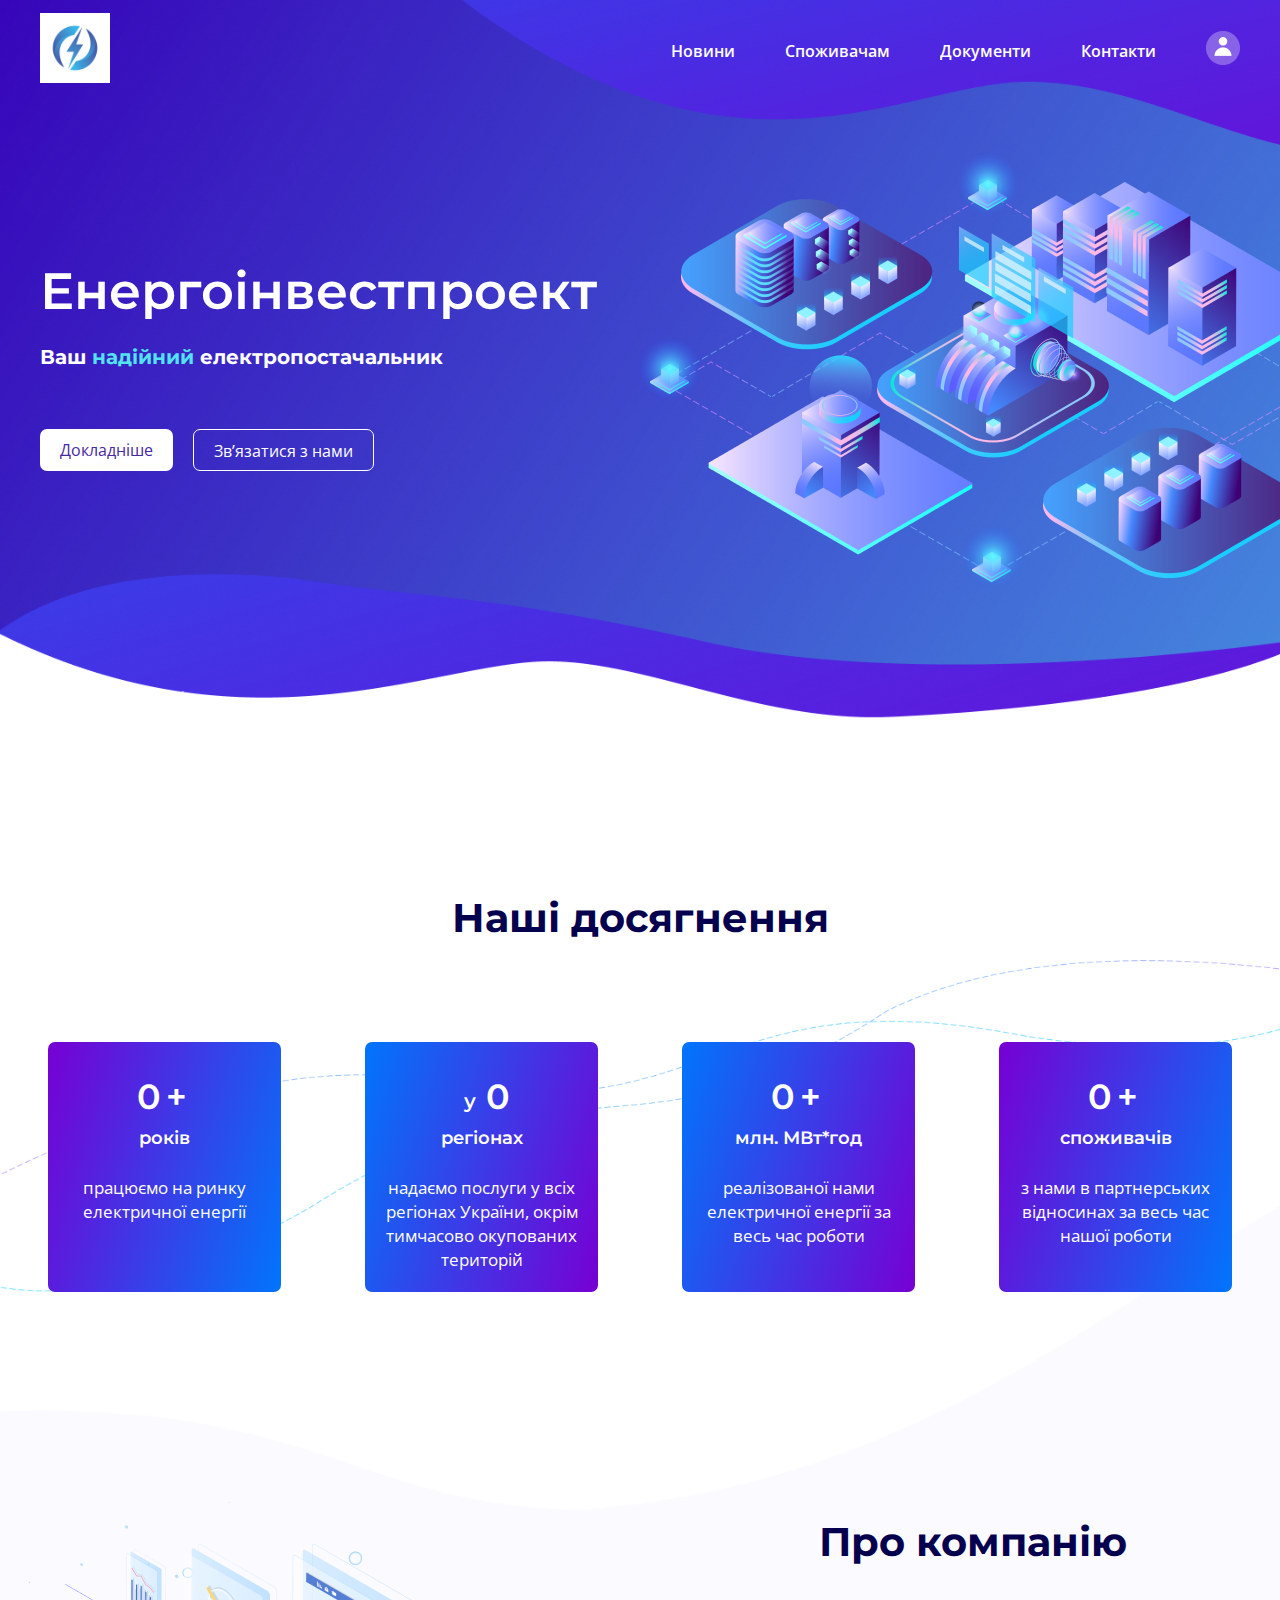
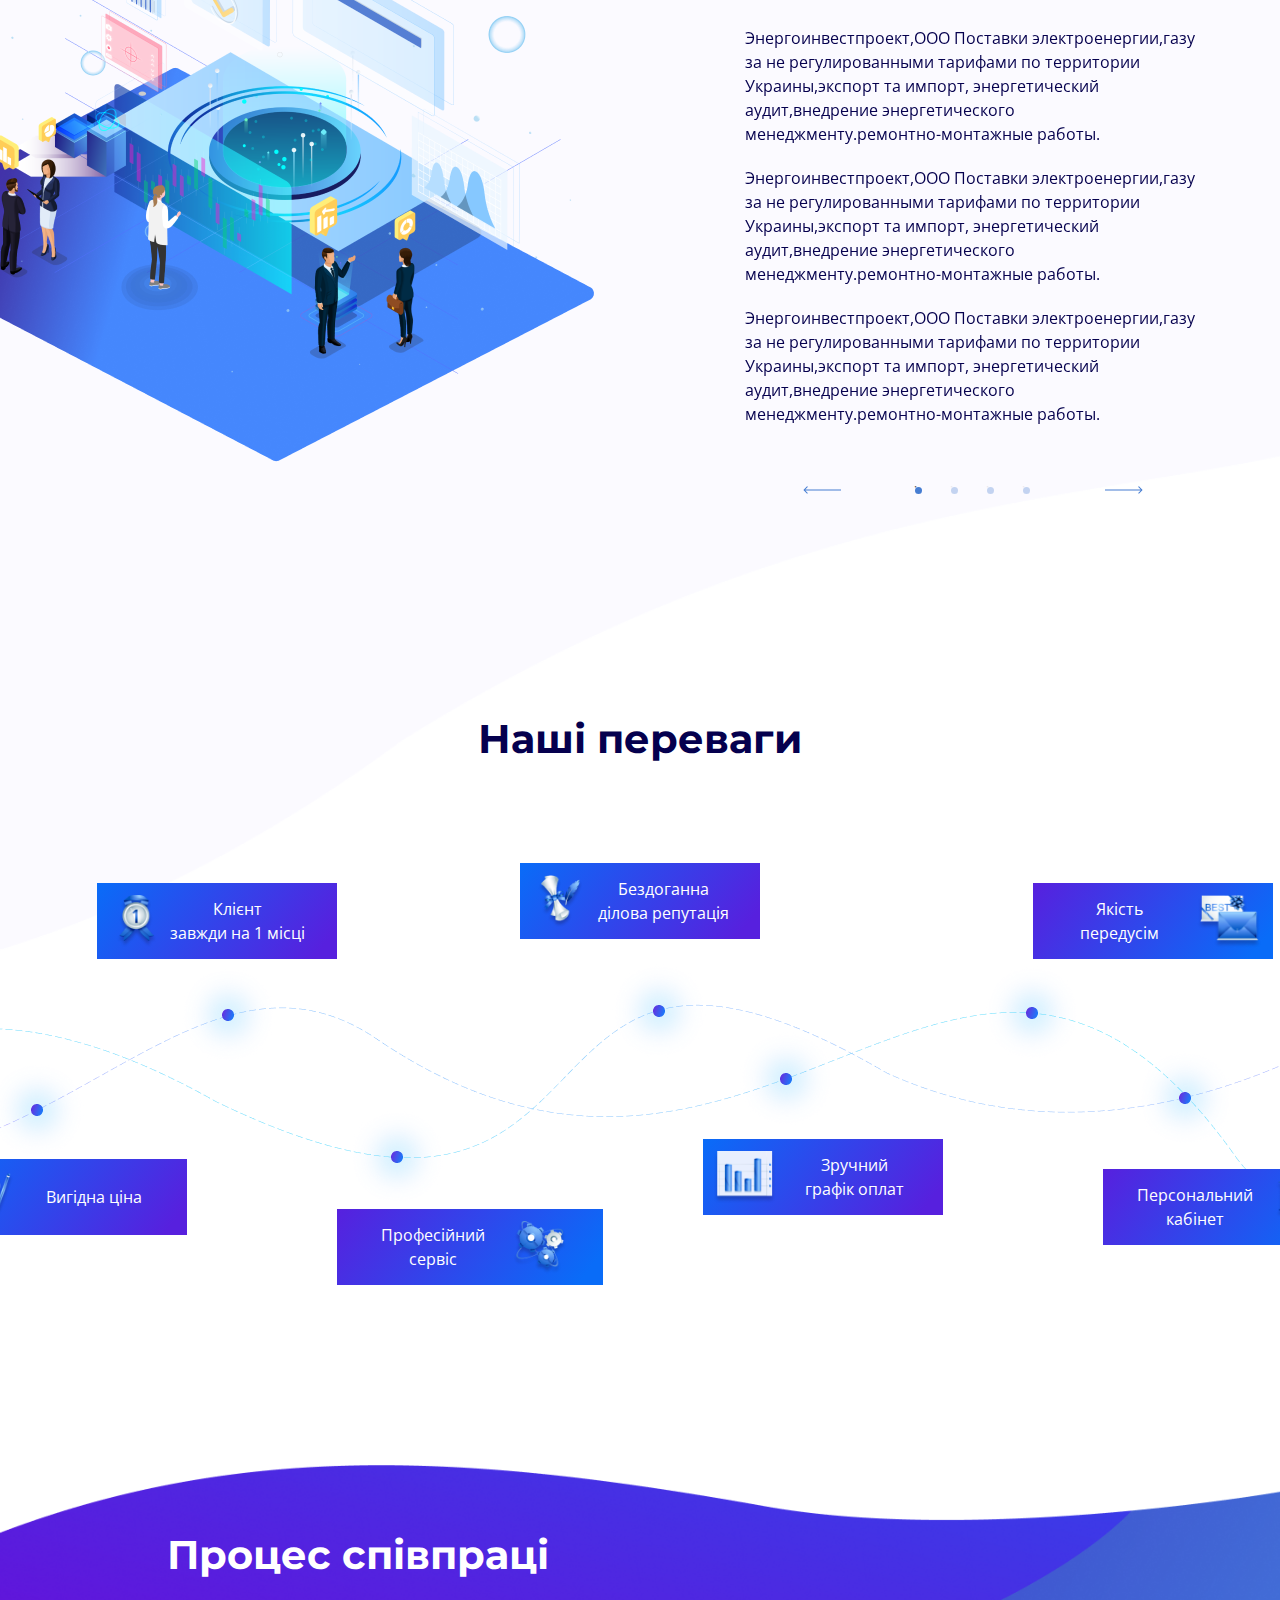
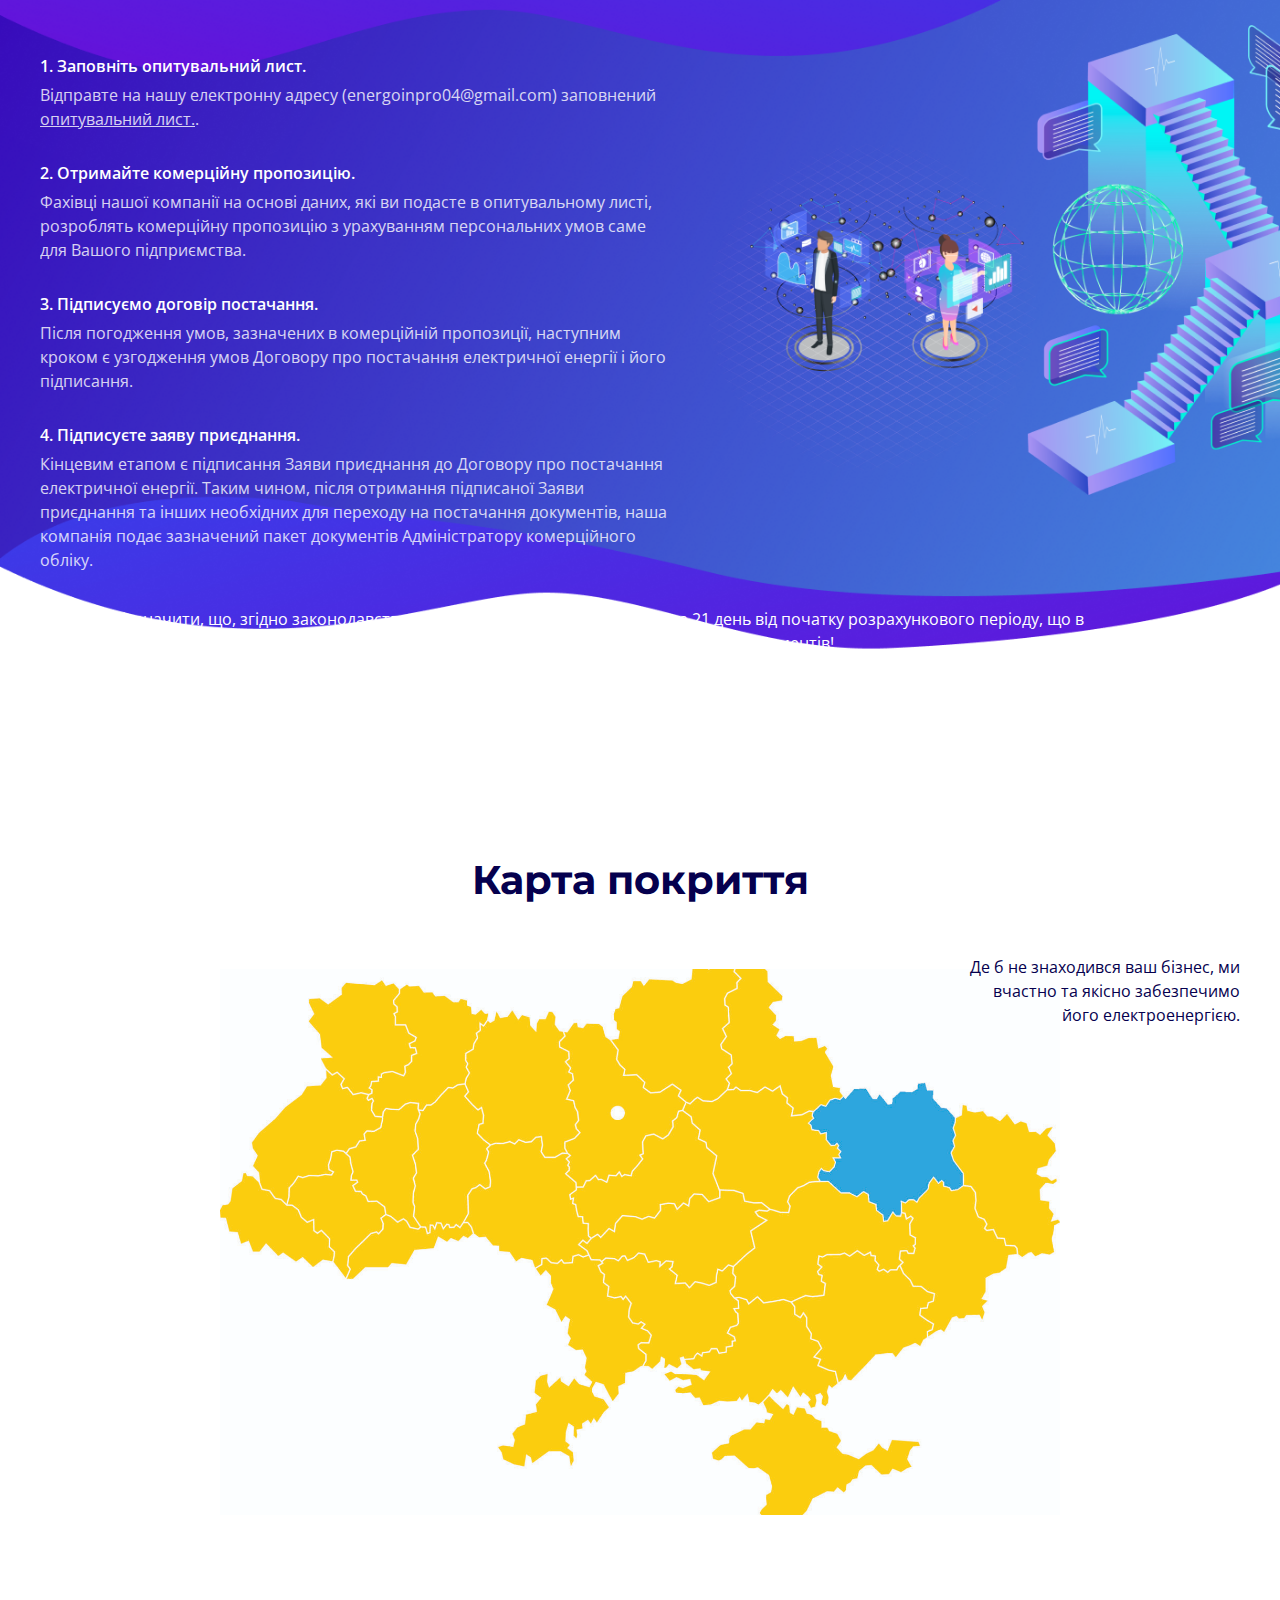
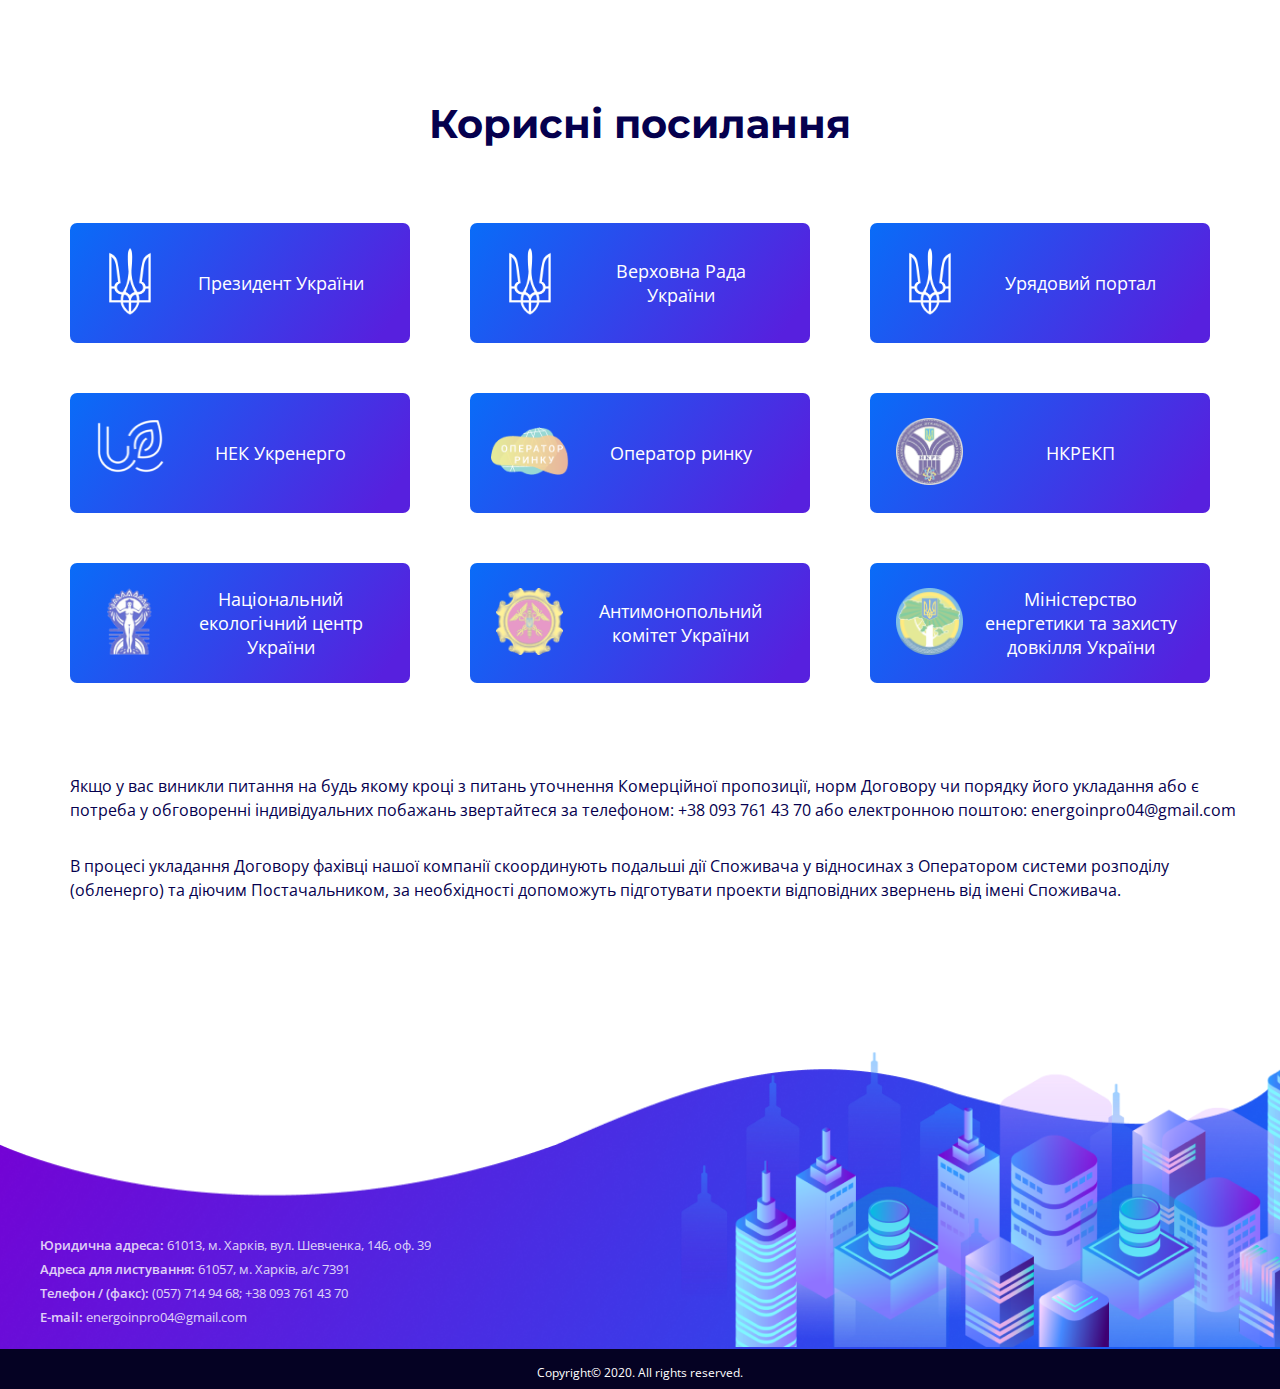
==== commit 6fd84c10: "change slider" ====
--- a/index.html
+++ b/index.html
@@ -18,6 +18,8 @@
 
 
 <body>
+	<!-- <div class="preloader"><div class="pulse"></div></div> -->
+
 	<header class="head">
 		<div class="container">
 			<div class="head-wrap">
@@ -52,7 +54,12 @@
 							<a href="" class="btn hero-btn__contact">Зв’язатися з нами</a>
 						</div>
 						<a href="#progress" class="hero-scroll">
-							<img src="img/scroll.png">
+							<!-- <img src="img/scroll.png"> -->
+								<div class="down">
+									<svg class="icon-arr-down">
+										<use xlink:href="#aerrow-down"></use>
+									</svg>
+								</div>
 							<p>Гортати нижче</p>
 						</a>
 						
@@ -170,12 +177,18 @@
 							
 						</div>
 						<div class="about__nav">
-							<div class="slick-prev__arrow">
-								<img src="img/arr_left.svg">
+							<div class="arr slick-prev__arrow">
+								<svg class="icon-arr-left">
+									<use xlink:href="#aerrow-left"></use>
+								</svg>
+								<!-- <img src="img/arr_left.svg"> -->
 							</div>
 							<div class="about-slider__dots"></div>
-							<div class="slick-next__arrow">
-								<img src="img/arr_right.svg">
+							<div class="arr slick-next__arrow">
+								<!-- <img src="img/arr_right.svg"> -->
+								<svg class="icon-arr-right">
+									<use xlink:href="#aerrow-right"></use>
+								</svg>
 							</div>
 						</div>
 					</div>
@@ -315,39 +328,39 @@
 				<div class="links-wrap">
 					<div class="links__title">Корисні посилання</div>
 					<div class="links__items">
-						<a href="https://www.president.gov.ua/ru" class="links__item">
+						<a href="https://www.president.gov.ua/ru" class="links__item" target = "_blank">
 							<div class="links__img"><img src="img/link_ukr_2.png" alt=""></div>
 							<div class="links__text">Президент України</div>
 						</a>
-						<a href="https://rada.gov.ua/" class="links__item">
+						<a href="https://rada.gov.ua/" class="links__item" target = "_blank">
 							<div class="links__img"><img src="img/link_ukr_2.png" alt=""></div>
 							<div class="links__text">Верховна Рада <br>України</div>
 						</a>
-						<a href="https://www.kmu.gov.ua/" class="links__item">
+						<a href="https://www.kmu.gov.ua/" class="links__item" target = "_blank">
 							<div class="links__img"><img src="img/link_ukr_2.png" alt=""></div>
 							<div class="links__text">Урядовий портал</div>
 						</a>
-						<a href="https://ua.energy/" class="links__item">
+						<a href="https://ua.energy/" class="links__item" target = "_blank">
 							<div class="links__img"><img src="img/link_ukrenergo.png" alt=""></div>
 							<div class="links__text">НЕК Укренерго</div>
 						</a>
-						<a href="https://www.oree.com.ua/" class="links__item">
+						<a href="https://www.oree.com.ua/" class="links__item" target = "_blank">
 							<div class="links__img"><img src="img/link_operatop.png" alt=""></div>
 							<div class="links__text">Оператор ринку</div>
 						</a>
-						<a href="http://www.nerc.gov.ua/" class="links__item">
+						<a href="http://www.nerc.gov.ua/" class="links__item" target = "_blank">
 							<div class="links__img"><img src="img/link_nkrekp.png" alt=""></div>
 							<div class="links__text">НКРЕКП</div>
 						</a>
-						<a href="http://necu.org.ua/" class="links__item">
+						<a href="http://necu.org.ua/" class="links__item" target = "_blank">
 							<div class="links__img"><img src="img/link_nac_center.png" alt=""></div>
 							<div class="links__text">Національний <br>екологічний центр<br> України</div>
 						</a>
-						<a href="https://amcu.gov.ua/" class="links__item">
+						<a href="https://amcu.gov.ua/" class="links__item" target = "_blank">
 							<div class="links__img"><img src="img/link_AMK.png" alt=""></div>
 							<div class="links__text">Антимонопольний <br>комітет України</div>
 						</a>
-						<a href="http://mpe.kmu.gov.ua/minugol/#" class="links__item">
+						<a href="http://mpe.kmu.gov.ua/minugol/#" class="links__item" target = "_blank">
 							<div class="links__img"><img src="img/link_min_en.png" alt=""></div>
 							<div class="links__text">Міністерство <br>енергетики та захисту <br>довкілля України</div>
 						</a>
@@ -390,6 +403,27 @@
 		</section>
 	</footer>
 
+	<div class="top">
+		<svg class="icon-arr">
+			<use xlink:href="#aerrow"></use>
+		</svg>
+	</div>
+
+	<svg style="display: none;">
+		<symbol id="aerrow" width="8" height="21" viewBox="0 0 8 21">
+			<path d="M4.35355 0.646446C4.15829 0.451185 3.84171 0.451185 3.64645 0.646446L0.464466 3.82843C0.269204 4.02369 0.269204 4.34027 0.464466 4.53553C0.659728 4.7308 0.976311 4.7308 1.17157 4.53553L4 1.70711L6.82843 4.53553C7.02369 4.7308 7.34027 4.7308 7.53553 4.53553C7.7308 4.34027 7.7308 4.02369 7.53553 3.82843L4.35355 0.646446ZM4.5 21L4.5 1H3.5L3.5 21H4.5Z"/>
+		</symbol>
+		<symbol id="aerrow-down" width="6" height="32" viewBox="0 0 6 32">
+			<path d="M2.75251 31.2475C2.88919 31.3842 3.1108 31.3842 3.24749 31.2475L5.47487 29.0201C5.61156 28.8834 5.61156 28.6618 5.47487 28.5251C5.33819 28.3884 5.11658 28.3884 4.9799 28.5251L3 30.505L1.0201 28.5251C0.883416 28.3884 0.661809 28.3884 0.525125 28.5251C0.388442 28.6618 0.388442 28.8834 0.525125 29.0201L2.75251 31.2475ZM2.65 -1.5299e-08L2.65 31L3.35 31L3.35 1.5299e-08L2.65 -1.5299e-08Z"/>
+		</symbol>
+		<symbol id="aerrow-right" width="38" height="8" viewBox="0 0 38 8">
+			<path d="M37.3536 4.35355C37.5488 4.15829 37.5488 3.84171 37.3536 3.64645L34.1716 0.464466C33.9763 0.269204 33.6597 0.269204 33.4645 0.464466C33.2692 0.659728 33.2692 0.976311 33.4645 1.17157L36.2929 4L33.4645 6.82843C33.2692 7.02369 33.2692 7.34027 33.4645 7.53553C33.6597 7.7308 33.9763 7.7308 34.1716 7.53553L37.3536 4.35355ZM0 4.5H37V3.5H0V4.5Z"/>
+		</symbol>
+		<symbol id="aerrow-left" width="38" height="8" viewBox="0 0 38 8">
+			<path d="M0.646447 4.35355C0.451184 4.15829 0.451184 3.84171 0.646447 3.64645L3.82843 0.464466C4.02369 0.269204 4.34027 0.269204 4.53553 0.464466C4.7308 0.659728 4.7308 0.976311 4.53553 1.17157L1.70711 4L4.53553 6.82843C4.7308 7.02369 4.7308 7.34027 4.53553 7.53553C4.34027 7.7308 4.02369 7.7308 3.82843 7.53553L0.646447 4.35355ZM38 4.5H1V3.5H38V4.5Z"/>
+		</symbol>
+	</svg>
+
 	<script src="https://ajax.googleapis.com/ajax/libs/jquery/2.2.0/jquery.min.js"></script>
 	<script src='js/slick.min.js'></script>
 	<script src="js/main.js"></script>
--- a/style/style.css
+++ b/style/style.css
@@ -898,19 +898,7 @@
     margin: 0 25px;
     overflow: hidden;
     position: relative;
-    bottom: -13px;
-    /*&:after{
-				content: '';
-				width: 100%;
-				height: 1px;
-				background-color: #fff;
-				left: -100%;
-				bottom: 5px;
-				position: relative;
-				display: inline-block;
-				transition: left .2s, transform .75s;
-				transform: translateX(-100%);
-			}*/ }
+    bottom: -13px; }
     .nav-menu__item a {
       font-family: 'Open Sans', Arial, sans-serif;
       font-weight: 400;
@@ -1051,9 +1039,9 @@
       line-height: 24px;
       color: #05004E;
       font-size: 0.8125rem;
-      margin: 0 0 0 7px;
+      margin: 0 0 0 10px;
       color: #fff;
-      line-height: 1.2em; }
+      /*line-height: 1.2em;*/ }
 
 .progress {
   background-image: url(../img/progress-lines-bg.png);
@@ -1271,9 +1259,50 @@
       -webkit-box-pack: start;
       -ms-flex-pack: start;
       justify-content: flex-start;
-      padding: 25px; }
+      padding: 25px;
+      outline: none; }
     .about-slider__dots {
-      position: relative; }
+      position: relative;
+      display: -webkit-box;
+      display: -ms-flexbox;
+      display: flex;
+      -webkit-box-orient: horizontal;
+      -webkit-box-direction: normal;
+      -ms-flex-direction: row;
+      flex-direction: row;
+      -webkit-box-align: center;
+      -ms-flex-align: center;
+      align-items: center;
+      -webkit-box-pack: center;
+      -ms-flex-pack: center;
+      justify-content: center;
+      bottom: 0;
+      margin: 0 20px; }
+      .about-slider__dots li {
+        margin: 0 5px;
+        width: 26px;
+        height: 26px;
+        opacity: 0.3;
+        display: -webkit-box;
+        display: -ms-flexbox;
+        display: flex;
+        -webkit-box-orient: horizontal;
+        -webkit-box-direction: normal;
+        -ms-flex-direction: row;
+        flex-direction: row;
+        -webkit-box-align: center;
+        -ms-flex-align: center;
+        align-items: center;
+        -webkit-box-pack: center;
+        -ms-flex-pack: center;
+        justify-content: center; }
+        .about-slider__dots li button {
+          width: 7px;
+          height: 7px;
+          padding: 0;
+          background-color: #467DD2;
+          border-radius: 100%;
+          content: none; }
   .about__nav {
     display: -webkit-box;
     display: -ms-flexbox;
@@ -1318,22 +1347,84 @@
     -ms-flex-pack: center;
     justify-content: center;
     bottom: 0;
-    margin: 0 60px; }
-    .slick-dots li {
-      margin: 0 13px;
-      width: 6px;
-      height: 6px;
-      opacity: 0.3; }
-      .slick-dots li button {
-        width: 6px;
-        height: 6px;
-        padding: 0;
-        background-color: #467DD2;
-        border-radius: 100%;
-        content: none; }
+    margin: 0 40px;
+    /*& li{
+			margin: 0 13px;
+			width: 6px;
+			height: 6px;
+			opacity: 0.3;
+			& button{
+				width: 6px;
+				height: 6px;
+				padding: 0;
+				background-color: $linkColor;
+				border-radius: 100%;
+				content: none;
+			}
+		}*/ }
   .slick-active {
-    opacity: 1; }
-
+    opacity: 1 !important; }
+  .slick-prev__arrow, .slick-next__arrow {
+    position: relative;
+    display: -webkit-box;
+    display: -ms-flexbox;
+    display: flex;
+    -webkit-box-orient: horizontal;
+    -webkit-box-direction: normal;
+    -ms-flex-direction: row;
+    flex-direction: row;
+    -webkit-box-align: center;
+    -ms-flex-align: center;
+    align-items: center;
+    -webkit-box-pack: center;
+    -ms-flex-pack: center;
+    justify-content: center;
+    width: 38px;
+    height: 38px;
+    left: 0;
+    cursor: pointer;
+    /*top: 50%;
+		transform: translate(-50%, 0);*/
+    /*&:before{
+			display: none;
+		}
+	}
+	&-prev:before,
+	&-next:before{
+		width: 130px;
+		height: 130px;
+		background-color: red;
+		content: url(../img/Arrow-left.svg);
+		display: block;
+		position: absolute;
+		bottom: -420px;
+
+
+	}
+.prev,
+.next{
+	position: relative;
+	display: flex;
+	flex-direction: row;
+	align-items: center;
+	justify-content: center;
+	width: 38px;
+	height: 38px;
+	background-color: #f00;
+	color: $accent;
+	/*top: 0;
+	left: 0;
+	right: 0;
+	transform: translate(0, 0);*/ }
+
+/*.arr{
+	display: flex;
+	flex-direction: row;
+	align-items: center;
+	justify-content: center;
+	width: 38px;
+	height: 38px;
+}*/
 /*// ADVANTAGES - start
 .advantages{
 	margin: 30px 0;
@@ -1880,4 +1971,132 @@
       color: #fff;
       font-size: 0.775rem; }
 
+.top {
+  position: fixed;
+  bottom: 25px;
+  right: -100px;
+  background: -webkit-linear-gradient(285deg, #5720DE 7.87%, #096CF8 100%);
+  background: -o-linear-gradient(285deg, #5720DE 7.87%, #096CF8 100%);
+  background: linear-gradient(-195deg, #5720DE 7.87%, #096CF8 100%);
+  z-index: 1200;
+  border-radius: 50%;
+  width: 50px;
+  height: 50px;
+  display: -webkit-box;
+  display: -ms-flexbox;
+  display: flex;
+  -webkit-box-orient: horizontal;
+  -webkit-box-direction: normal;
+  -ms-flex-direction: row;
+  flex-direction: row;
+  -webkit-box-align: center;
+  -ms-flex-align: center;
+  align-items: center;
+  -webkit-box-pack: center;
+  -ms-flex-pack: center;
+  justify-content: center;
+  cursor: pointer;
+  -webkit-transition: all .7s ease;
+  -o-transition: all .7s ease;
+  transition: all .7s ease;
+  opacity: .4;
+  -webkit-box-shadow: 0 0 15px 10px rgba(225, 225, 225, 0.3);
+  box-shadow: 0 0 15px 10px rgba(225, 225, 225, 0.3); }
+  .top:hover {
+    background: -webkit-linear-gradient(145.16deg, #5720DE 7.87%, #096CF8 100%);
+    background: -o-linear-gradient(145.16deg, #5720DE 7.87%, #096CF8 100%);
+    background: linear-gradient(304.84deg, #5720DE 7.87%, #096CF8 100%);
+    opacity: 1; }
+  .top.active {
+    right: 25px; }
+
+.preloader {
+  position: fixed;
+  top: 0;
+  left: 0;
+  bottom: 0;
+  right: 0;
+  z-index: 1000;
+  background-color: #fff; }
+  .preloader .pulse {
+    position: relative;
+    left: 50%;
+    top: 45vh; }
+    .preloader .pulse:before, .preloader .pulse:after {
+      content: '';
+      border: 5px solid #467DD2;
+      width: 100px;
+      height: 100px;
+      border-radius: 500px;
+      position: absolute; }
+    .preloader .pulse:before {
+      -webkit-animation: pulse-outer .8s ease-in infinite;
+      animation: pulse-outer .8s ease-in infinite; }
+    .preloader .pulse:after {
+      -webkit-animation: pulse-inner .8s linear infinite;
+      animation: pulse-inner .8s linear infinite; }
+
+@-webkit-keyframes pulse-outer {
+  0% {
+    opacity: 1;
+    filter: alpha(opacity=100); }
+  50% {
+    opacity: 0.5;
+    filter: alpha(opacity=50); }
+  100% {
+    opacity: 0;
+    filter: alpha(opacity=0); } }
+
+@keyframes pulse-outer {
+  0% {
+    opacity: 1;
+    filter: alpha(opacity=100); }
+  50% {
+    opacity: 0.5;
+    filter: alpha(opacity=50); }
+  100% {
+    opacity: 0;
+    filter: alpha(opacity=0); } }
+
+@-webkit-keyframes pulse-inner {
+  0% {
+    opacity: 0;
+    filter: alpha(opacity=0);
+    -webkit-transform: scale(0);
+    transform: scale(0); }
+  100% {
+    opacity: 1;
+    filter: alpha(opacity=100);
+    -webkit-transform: scale(1);
+    transform: scale(1); } }
+
+@keyframes pulse-inner {
+  0% {
+    opacity: 0;
+    filter: alpha(opacity=0);
+    -webkit-transform: scale(0);
+    transform: scale(0); }
+  100% {
+    opacity: 1;
+    filter: alpha(opacity=100);
+    -webkit-transform: scale(1);
+    transform: scale(1); } }
+
+.icon-arr {
+  width: 8px;
+  height: 21px;
+  fill: #fff; }
+  .icon-arr-down {
+    width: 6px;
+    height: 32px;
+    fill: #fff; }
+  .icon-arr-right {
+    width: 38px;
+    height: 8px;
+    fill: #467DD2; }
+  .icon-arr-left {
+    width: 38px;
+    height: 8px;
+    fill: #467DD2; }
+
 /*# sourceMappingURL=style.css.map */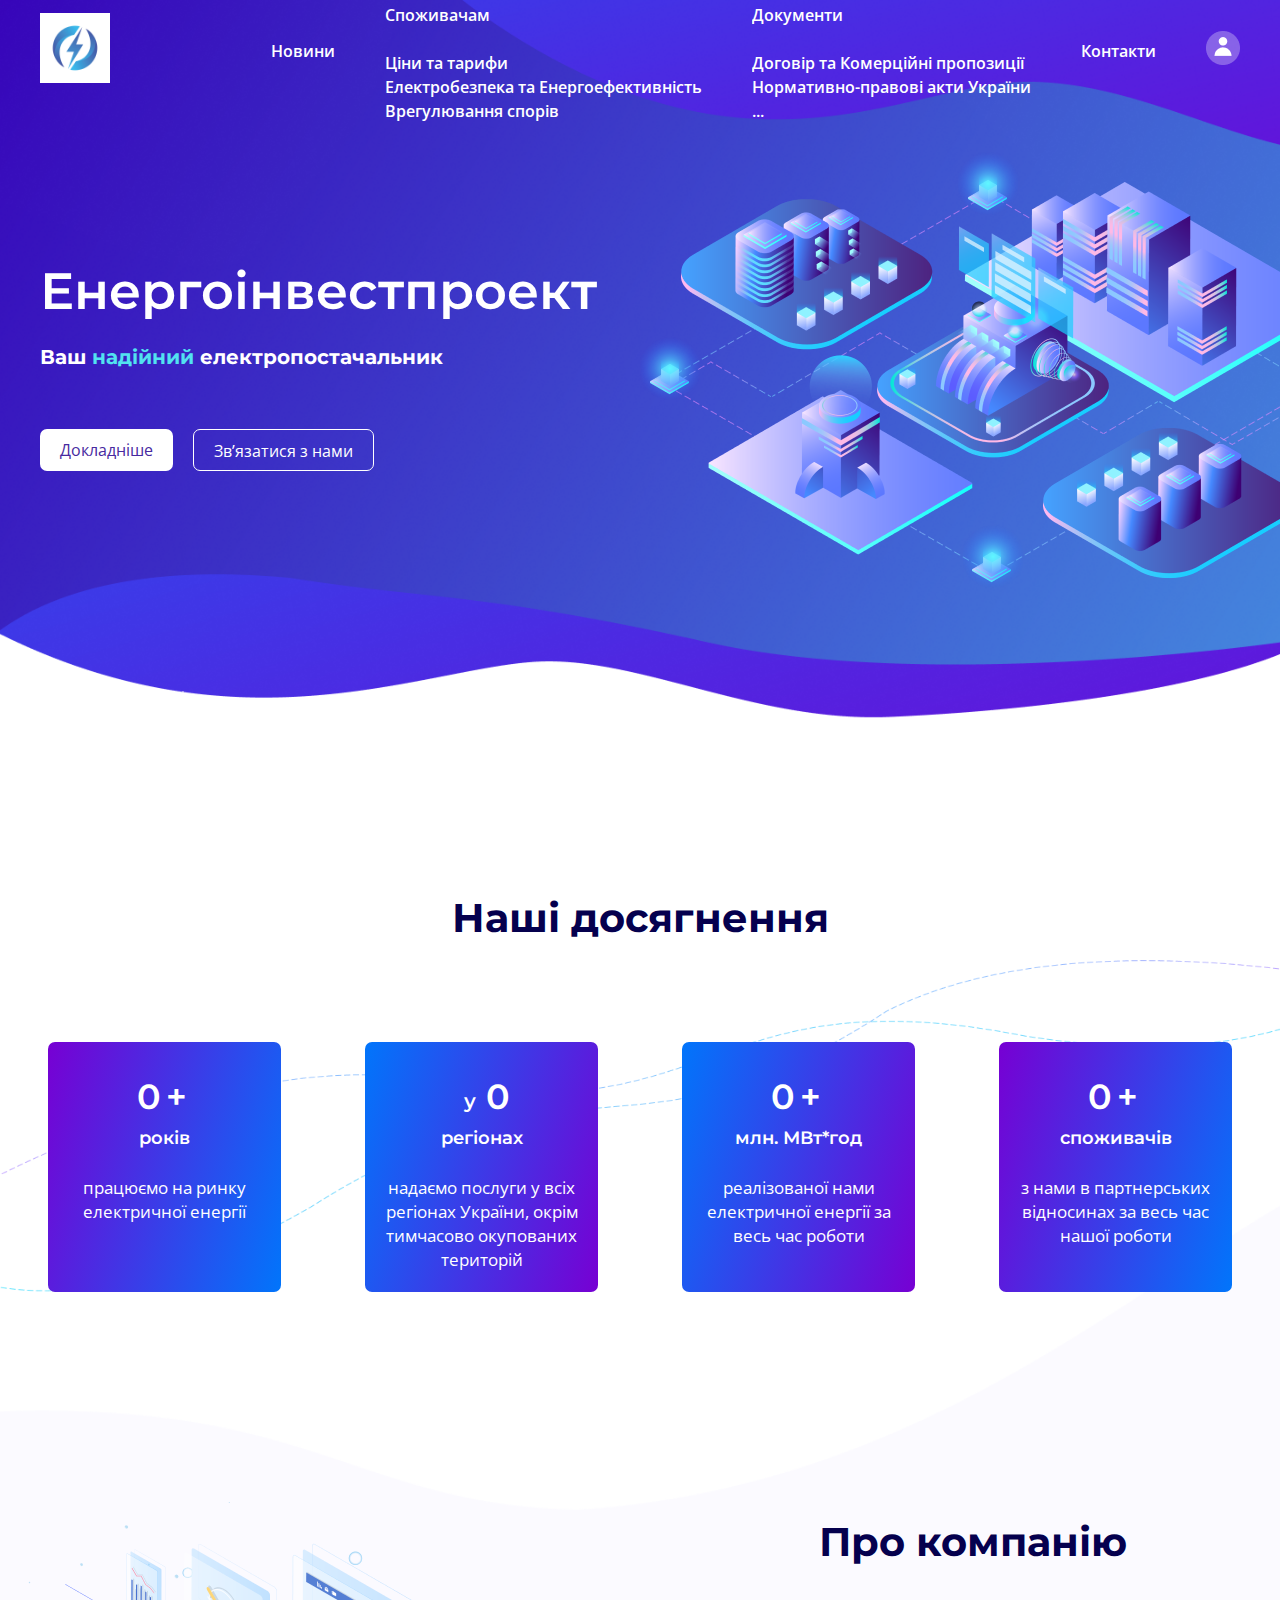
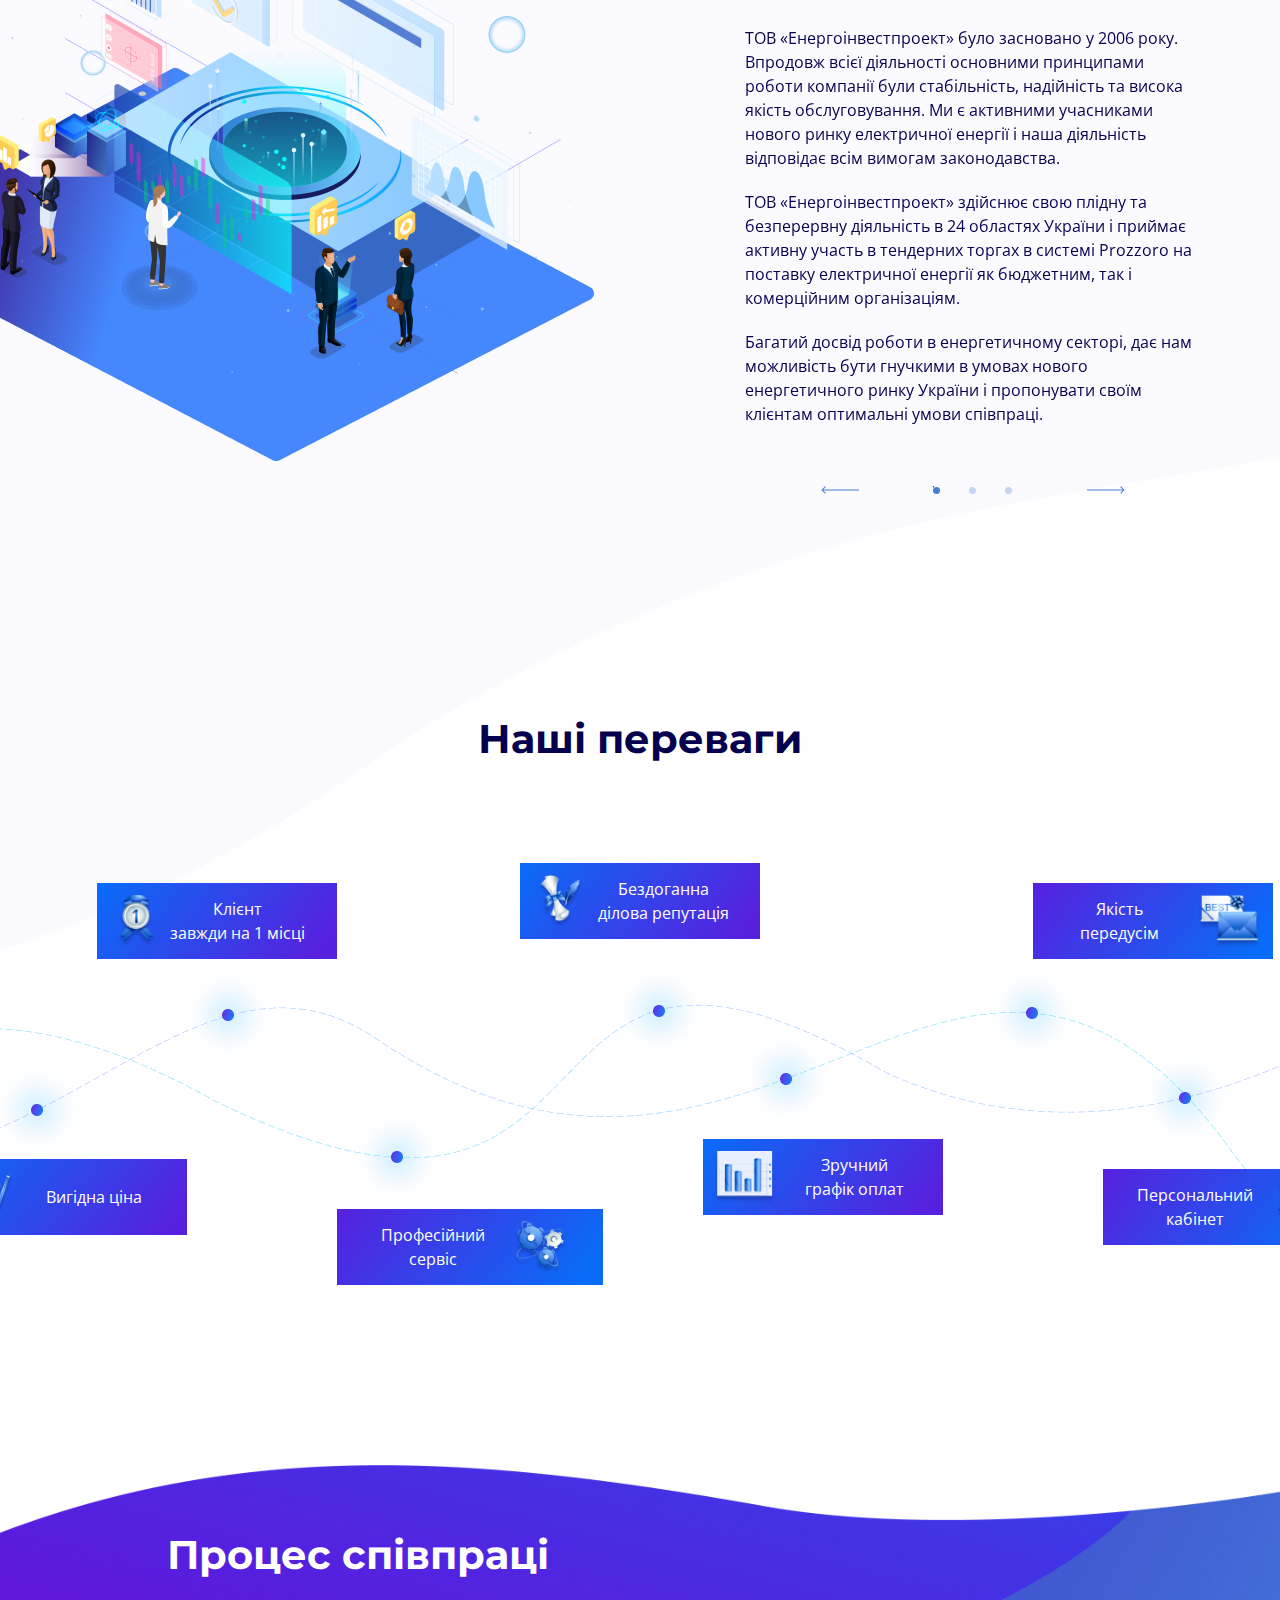
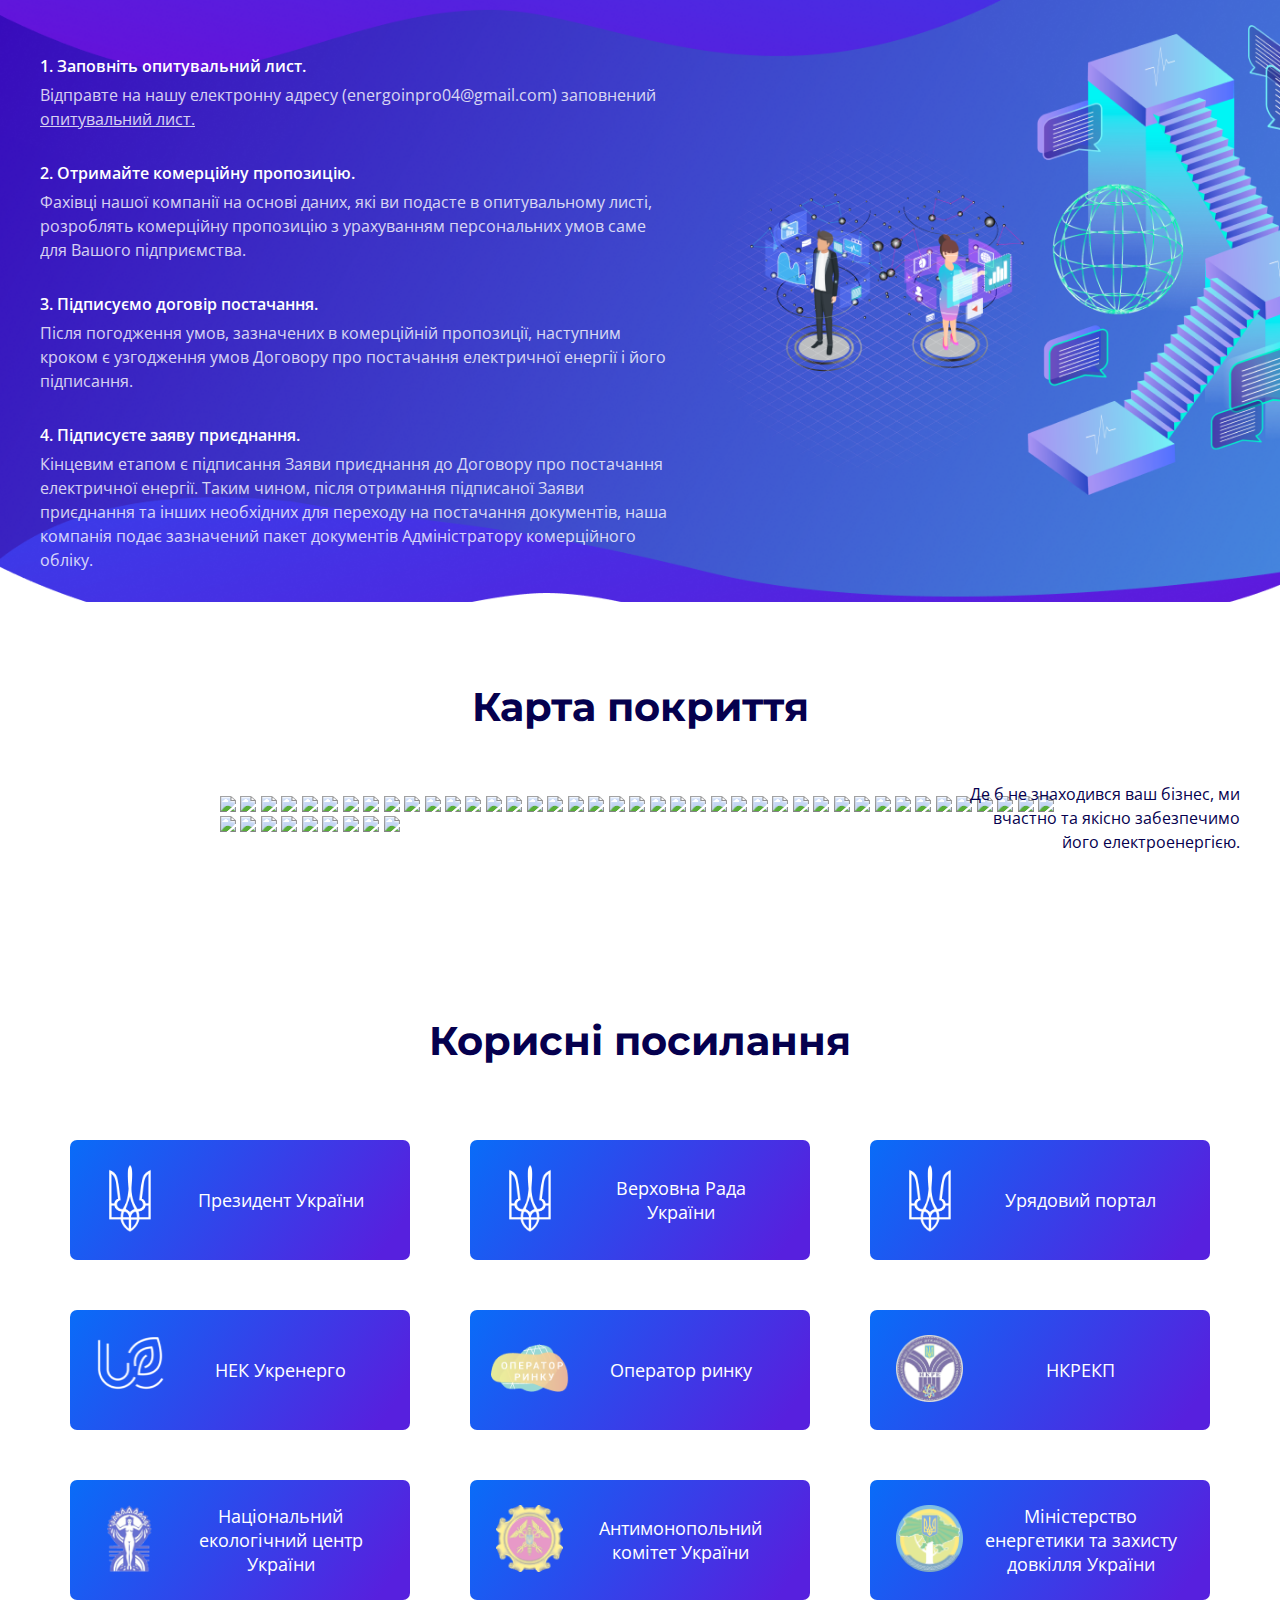
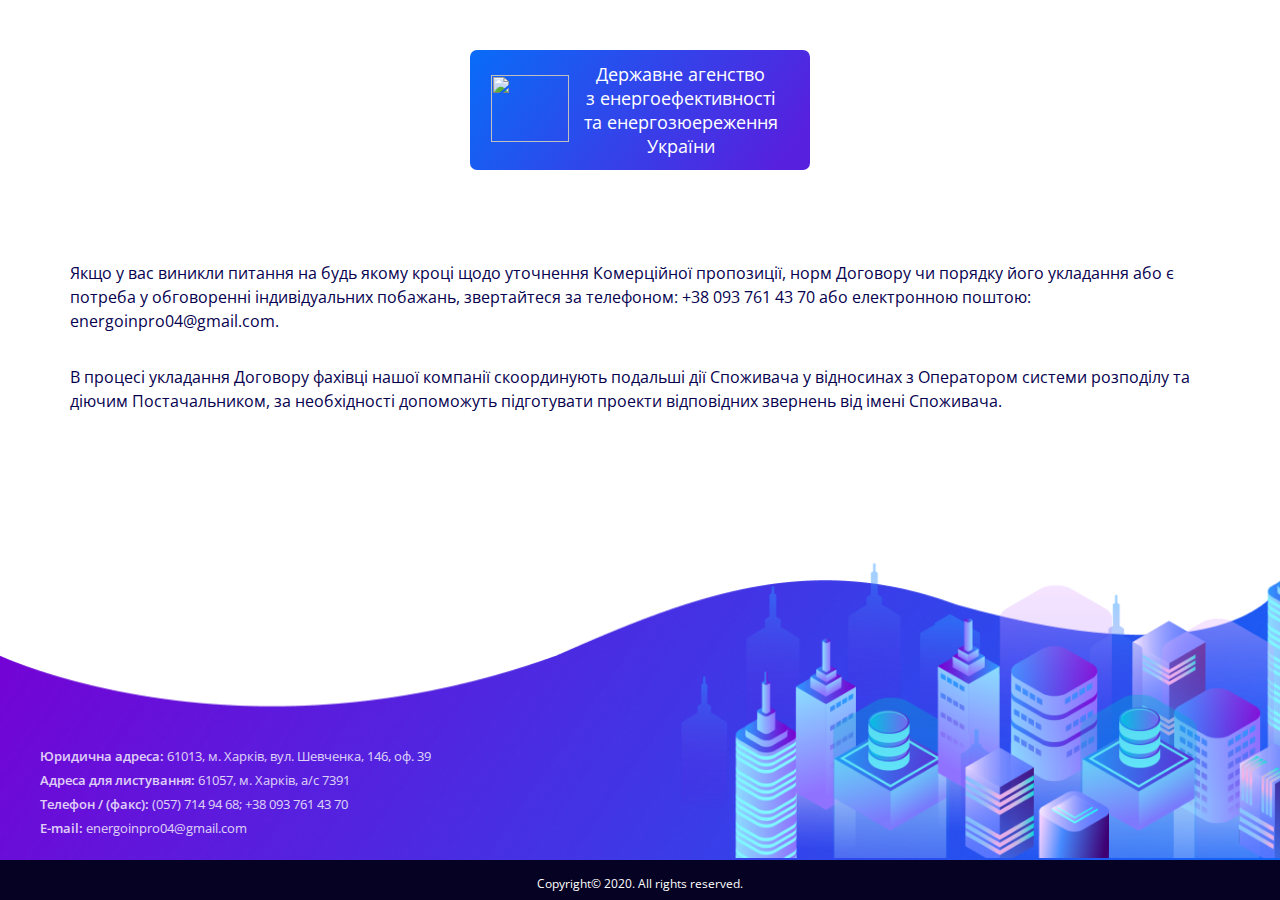
==== commit 472bfa5e: "add contact.html, contract.html," ====
--- a/index.html
+++ b/index.html
@@ -26,11 +26,25 @@
 				<div class="logo"><img src="img/logo.jpg"></div>
 				<nav class="nav">
 					<ul class="nav-menu">
+
 						<li class="nav-menu__item"><a href="#" class="nav-menu__link">Новини</a></li>
-						<li class="nav-menu__item"><a href="#" class="nav-menu__link">Споживачам</a></li>
-						<li class="nav-menu__item"><a href="#" class="nav-menu__link">Документи</a></li>
-						<li class="nav-menu__item"><a href="#" class="nav-menu__link">Контакти</a></li>
-						<li class="nav-menu__item-user"><a href="#"><img class="user" src="img/user.png"></a></li>
+						<li class="nav-menu__item"><a href="#" class="nav-menu__link">Споживачам</a>
+							<ul class="submenu">
+								<li><a href="price.html">Ціни та тарифи</a></li>
+								<li><a href="electrical_safety.html">Електробезпека та Енергоефективність</a></li>
+								<li><a href="dispute.html">Врегулювання спорів</a></li>
+								
+							</ul>
+						</li>
+						<li class="nav-menu__item"><a href="#" class="nav-menu__link">Документи</a>
+							<ul class="submenu">
+								<li><a href="contract.html">Договір та Комерційні пропозиції</a></li>
+								<li><a href="zakon.html">Нормативно-правові акти України</a></li>
+								<li><a href="electrical_safety.html">...</a></li>
+							</ul>
+						</li>
+						<li class="nav-menu__item"><a href="contact.html" class="nav-menu__link">Контакти</a></li>
+						<li class="nav-menu__item-user"><a href="user.html"><img class="user" src="img/user.png"></a></li>
 					</ul>
 				</nav>
 				<button class="nav-btn">
@@ -155,25 +169,32 @@
 						<div class="about__title">Про компанію</div>
 						<div class="about-slider">
 							<div class="about-slider__item">
+								<p class="about__text">ТОВ «Енергоінвестпроект» було засновано у <span>2006 року</span>. Впродовж всієї діяльності основними принципами роботи компанії були стабільність, надійність та висока якість обслуговування. Ми є активними учасниками нового ринку електричної енергії і наша діяльність відповідає всім вимогам законодавства.</p>
+								<p class="about__text">ТОВ «Енергоінвестпроект» здійснює свою плідну та безперервну діяльність в <span>24 областях України</span> і приймає активну участь в тендерних торгах в системі Prozzoro на поставку електричної енергії як <span>бюджетним, так і комерційним організаціям</span>. </p>
+								<p class="about__text">Багатий досвід роботи в енергетичному секторі, дає нам можливість бути гнучкими в умовах нового енергетичного ринку України і пропонувати своїм клієнтам оптимальні умови співпраці.</p>
+							</div>
+							<div class="about-slider__item">
+								<p class="about__text">Пропонуємо вам ознайомитися з перевагами купівлі електроенергії у нашої компанії і запрошуємо до плідної співпраці, адже <span>в першу чергу ми враховуємо інтереси та потреби споживача</span>.</p>
+								<p class="about__text">Саме тому щодня ми невтомно завойовуємо прихильність наших клієнтів, прагнемо постійного розвитку та змінюємось разом з потребами ринку. Ми будуємо наш бізнес на чесності та довірі і досягаємо цього завдяки досвідченій команді та професійному менеджменту.</p>
+								<p class="about__text">Якщо Вас зацікавила співпраця з нами, відвідайте наш розділ <a href="#">«Споживачам»</a> або зверніться до наших спеціалістів за контактними телефонами у розділі <a href="#">«Контакти»</a> і ми завжди надамо Вам якісну інформаційну підтримку.</p>
+							</div>
+							<div class="about-slider__item">
+								<!-- <p class="about__text-more">Коротка інформація про <br>ТОВ «Енергоінвестпроект»</p> -->
+								<p class="about__text">ТОВ «Енергоінвестпроект» здійснює господарську діяльність з постачання електричної енергії споживачу на підставі відповідної <a href="files/litsenziya_EIP.docx" download>ліцензії</a>, виданої Національною комісією, що здійснює державне регулювання у сферах енергетики та комунальних послуг.</p>
+								
+								<p class="about__text"><span>EIC-код: </span> 24Х-ЕІР--------Y</p>
+								<p class="about__text"><span>ЄДРПОУ: </span> 34633789</p>
+								<p class="about__text"><span>Платник податку: </span> на загальних підставах</p>
+								<p class="about__text"><span>ІПН: </span> 381571320324</p>
+								<p class="about__text"><span>Генеральний директор: </span> Пестова Ірина Геннадіївна</p>
+								<p class="about__text"><span>????Установчий документ: </span> Модельний статут</p>
+								<p class="about__text">...</p>
+							</div>
+							<!-- <div class="about-slider__item">
 								<p class="about__text">Энергоинвестпроект,ООО Поставки электроенергии,газу за не регулированными тарифами по территории Украины,экспорт та импорт, энергетический аудит,внедрение энергетического менеджменту.ремонтно-монтажные работы.</p>
 								<p class="about__text">Энергоинвестпроект,ООО Поставки электроенергии,газу за не регулированными тарифами по территории Украины,экспорт та импорт, энергетический аудит,внедрение энергетического менеджменту.ремонтно-монтажные работы.</p>
 								<p class="about__text">Энергоинвестпроект,ООО Поставки электроенергии,газу за не регулированными тарифами по территории Украины,экспорт та импорт, энергетический аудит,внедрение энергетического менеджменту.ремонтно-монтажные работы.</p>
-							</div>
-							<div class="about-slider__item">
-								<p class="about__text">Энергоинвестпроект,ООО Поставки электроенергии,газу за не регулированными тарифами по территории Украины,экспорт та импорт, энергетический аудит,внедрение энергетического менеджменту.ремонтно-монтажные работы.</p>
-								<p class="about__text">Энергоинвестпроект,ООО Поставки электроенергии,газу за не регулированными тарифами по территории Украины,экспорт та импорт, энергетический аудит,внедрение энергетического менеджменту.ремонтно-монтажные работы.</p>
-								<p class="about__text">Энергоинвестпроект,ООО Поставки электроенергии,газу за не регулированными тарифами по территории Украины,экспорт та импорт, энергетический аудит,внедрение энергетического менеджменту.ремонтно-монтажные работы.</p>
-							</div>
-							<div class="about-slider__item">
-								<p class="about__text">Энергоинвестпроект,ООО Поставки электроенергии,газу за не регулированными тарифами по территории Украины,экспорт та импорт, энергетический аудит,внедрение энергетического менеджменту.ремонтно-монтажные работы.</p>
-								<p class="about__text">Энергоинвестпроект,ООО Поставки электроенергии,газу за не регулированными тарифами по территории Украины,экспорт та импорт, энергетический аудит,внедрение энергетического менеджменту.ремонтно-монтажные работы.</p>
-								<p class="about__text">Энергоинвестпроект,ООО Поставки электроенергии,газу за не регулированными тарифами по территории Украины,экспорт та импорт, энергетический аудит,внедрение энергетического менеджменту.ремонтно-монтажные работы.</p>
-							</div>
-							<div class="about-slider__item">
-								<p class="about__text">Энергоинвестпроект,ООО Поставки электроенергии,газу за не регулированными тарифами по территории Украины,экспорт та импорт, энергетический аудит,внедрение энергетического менеджменту.ремонтно-монтажные работы.</p>
-								<p class="about__text">Энергоинвестпроект,ООО Поставки электроенергии,газу за не регулированными тарифами по территории Украины,экспорт та импорт, энергетический аудит,внедрение энергетического менеджменту.ремонтно-монтажные работы.</p>
-								<p class="about__text">Энергоинвестпроект,ООО Поставки электроенергии,газу за не регулированными тарифами по территории Украины,экспорт та импорт, энергетический аудит,внедрение энергетического менеджменту.ремонтно-монтажные работы.</p>
-							</div>
+							</div> -->
 							
 						</div>
 						<div class="about__nav">
@@ -293,7 +314,7 @@
 							<div class="steps__title">Процес співпраці</div>
 							<div class="steps__text">
 								<span>1. Заповніть опитувальний лист.</span>
-								<p>Відправтe на нашу електронну адресу (energoinpro04@gmail.com) заповнений <a href="files/questionnaire_EIP.doc" download>опитувальний лист.</a>.</p>
+								<p>Відправтe на нашу електронну адресу (energoinpro04@gmail.com) заповнений <a href="files/questionnaire_EIP.docx" download>опитувальний лист.</a></p>
 								<span>2. Отримайте комерційну пропозицію.</span>
 								<p>Фахівці нашої компанії на основі даних, які ви подасте в опитувальному листі, розроблять комерційну пропозицію з урахуванням персональних умов саме для Вашого підприємства. </p>
 								<span>3. Підписуємо договір постачання. </span>
@@ -304,9 +325,9 @@
 						</div>
 						<div class="steps-img"><img src="img/steps-img.png"></div>
 					</div>
-					<div class="steps-block2">
+					<!-- <div class="steps-block2">
 						<p>Важливо відзначити, що, згідно законодавства, це має відбутись не пізніше,  ніж за 21 день від початку розрахункового періоду, що в свою чергу залежить від швидкості отримання від Вас скан-копій відповідних підписаних документів! </p>
-					</div>
+					</div> -->
 						
                 </div>
 			</div>
@@ -317,7 +338,73 @@
 				<div class="map-wrap">
 					<div class="map__title">Карта покриття</div>
 					<div class="map__text">Де б не знаходився ваш бізнес, ми вчастно та якісно забезпечимо його електроенергією.</div>
-					<div class="map__img"><img src="img/Kharkiv-1600x1040.jpg"></div>
+					<!-- <div class="map__img"><img src="img/Kharkiv-1600x1040.jpg"></div> -->
+					<div class="map__img">
+						<img src="img/map/arc.png" class="arc">
+						<!-- <img src="img/map/cherk.png" class="cherk"> -->
+						<img src="img/map/chern.png" class="chern">
+						<img src="img/map/chernig.png" class="chernig">
+						<img src="img/map/dnepr.png" class="dnepr">
+						<img src="img/map/don.png" class="don">
+						<img src="img/map/iv-fr.png" class="iv-fr">
+						<img src="img/map/k.png" class="k">
+						<img src="img/map/khar.png" class="khar">
+						<img src="img/map/khem.png" class="khem">
+						<img src="img/map/kherson.png" class="kherson">
+						<img src="img/map/kirov.png" class="kirov">
+						<img src="img/map/lug.png" class="lug">
+						<img src="img/map/lviv.png" class="lviv">
+						<img src="img/map/nic.png" class="nic">
+						<img src="img/map/odes.png" class="odes">
+						<img src="img/map/polt.png" class="polt">
+						<img src="img/map/riv.png" class="riv">
+						<img src="img/map/sum.png" class="sum">
+						<img src="img/map/tern.png" class="tern">
+						<img src="img/map/vin.png" class="vin">
+						<img src="img/map/vol.png" class="vol">
+						<img src="img/map/zak.png" class="zak">
+						<img src="img/map/zap.png" class="zap">
+						<img src="img/map/zhyt.png" class="zhyt">
+						<!-- <svg class="icon-zhyt zhyt">
+							<a href="#">
+								<use xlink:href="#zhyt"></use>
+							</a>
+						</svg> -->
+						<img src="img/map/cherk.png" class="cherk">
+
+						
+
+						<img src="img/map/arc.png" class="arc region" description-data="<img src='img/COA/ARC.png' alt='Герб Автономної Республікаи Крим'>Автономна Республіка Крим (тимчасово окупована територія)">
+						<img src="img/map1/chern.png" class="chern region"  description-data="<img src='img/COA/Chernivtsi_Oblast.png' alt='Герб Чернівецької області'>Чернівецька область">
+						<img src="img/map1/chernig.png" class="chernig region" description-data="<img src='img/COA/Chernihiv_Oblast.png' alt='Герб Чернігівської області'>Чернігівська область">
+						<img src="img/map1/dnepr.png" class="dnepr region" description-data="<img src='img/COA/Dnipropetrovsk_Oblast.png' alt='Герб Дніпропетровської області'>Дніпропетровська область">
+						<img src="img/map1/don.png" class="don region" description-data="<img src='img/COA/Donetsk_Oblast.png' alt='Герб Донецької області'>Донецька область">
+						<img src="img/map1/iv-fr.png" class="iv-fr region" description-data="<img src='img/COA/Ivano-Frankivsk_Oblast.png' alt='Герб Івано-Франківської області'>Івано-Франківська область">
+						<img src="img/map1/k.png" class="k region" description-data="<img src='img/COA/K_Oblast.png' alt='Герб Київської області'>Київська область">
+						<img src="img/map1/khar.png" class="khar region" description-data="<img src='img/COA/Kharkiv_Oblast.png' alt='Герб Харківської області'>Харківська область">
+						<img src="img/map1/khem.png" class="khem region" description-data="<img src='img/COA/Khmelnytskyi_Oblast.png' alt='Герб Хмельницької області'>Хмельницька область">
+						<img src="img/map1/kherson.png" class="kherson region" description-data="<img src='img/COA/Kherson_Oblast.png' alt='Герб Херсонської області'>Херсонська область">
+						<img src="img/map1/kirov.png" class="kirov region" description-data="<img src='img/COA/Kirovohrad_Oblast.png' alt='Герб Кіровоградської області'>Кіровоградська область">
+						<img src="img/map1/lug.png" class="lug region" description-data="<img src='img/COA/Luhansk_Oblast.png' alt='Герб Луганської області'>Луганська область">
+						<img src="img/map1/lviv.png" class="lviv region" description-data="<img src='img/COA/Lviv_Oblast.png' alt='Герб Львівської області'>Львівська область">
+						<img src="img/map1/nic.png" class="nic region" description-data="<img src='img/COA/Mykolaiv_Oblast.png' alt='Герб Миколаївської області'>Миколаївська область">
+						<img src="img/map1/odes.png" class="odes region" description-data="<img src='img/COA/Odesa_Oblast.png' alt='Герб Одеської області'>Одеська область">
+						<img src="img/map1/polt.png" class="polt region" description-data="<img src='img/COA/Poltava_Oblast.png' alt='Герб Полтавської області'>Полтавська область">
+						<img src="img/map1/riv.png" class="riv region"  description-data="<img src='img/COA/Rivne_Oblast.png' alt='Герб Рівненської області'>Рівненська область">
+						<img src="img/map1/sum.png" class="sum region" description-data="<img src='img/COA/Sumy_Oblast.png' alt='Герб Сумської області'>Сумська область">
+						<img src="img/map1/tern.png" class="tern region" description-data="<img src='img/COA/Ternopil_Oblast.png' alt='Герб Тернопільської області'>Тернопільська область">
+						<img src="img/map1/vin.png" class="vin region" description-data="<img src='img/COA/Vinnytsa_Oblast.png' alt='Герб Вінницької області'>Вінницька область">
+						<img src="img/map1/vol.png" class="vol region" description-data="<img src='img/COA/Volyn_Oblast.png' alt='Герб Волинської області'>Волинська область">
+						<img src="img/map1/zak.png" class="zak region" description-data="<img src='img/COA/Zakarptska_Ukraina.png' alt='Герб Закарпатської області'>Закарпатська область">
+						<img src="img/map1/zap.png" class="zap region" description-data="<img src='img/COA/Zaporizhia_Oblast.png' alt='Герб Запорізької області'>Запорізька область">
+						<img src="img/map1/zhyt.png" class="zhyt region" description-data="<img src='img/COA/Zhytomyr_Oblast.png' alt='Герб Житомирської області'>Житомирська область">
+						<!-- <a href="">
+							<img src="img/map1/zhyt.png" class="zhyt region" description-data="<img src='img/COA/Zhytomyr_Oblast.png' alt='Герб Житомирської області'>Житомирська область">
+						
+						</a> -->
+						<img src="img/map1/cherk.png" class="cherk region" description-data="<img src='img/COA/Cherkasy_Oblast.png' alt='Герб Черкаської області'>Черкаська область">
+					</div>
+					<div class="description"></div>
 				</div>
 
 			</div>
@@ -328,42 +415,46 @@
 				<div class="links-wrap">
 					<div class="links__title">Корисні посилання</div>
 					<div class="links__items">
-						<a href="https://www.president.gov.ua/ru" class="links__item" target = "_blank">
+						<a href="https://www.president.gov.ua/ru" class="links__item colo" target="_blank">
 							<div class="links__img"><img src="img/link_ukr_2.png" alt=""></div>
 							<div class="links__text">Президент України</div>
 						</a>
-						<a href="https://rada.gov.ua/" class="links__item" target = "_blank">
+						<a href="https://rada.gov.ua/" class="links__item" target="_blank">
 							<div class="links__img"><img src="img/link_ukr_2.png" alt=""></div>
 							<div class="links__text">Верховна Рада <br>України</div>
 						</a>
-						<a href="https://www.kmu.gov.ua/" class="links__item" target = "_blank">
+						<a href="https://www.kmu.gov.ua/" class="links__item" target="_blank">
 							<div class="links__img"><img src="img/link_ukr_2.png" alt=""></div>
 							<div class="links__text">Урядовий портал</div>
 						</a>
-						<a href="https://ua.energy/" class="links__item" target = "_blank">
+						<a href="https://ua.energy/" class="links__item" target="_blank">
 							<div class="links__img"><img src="img/link_ukrenergo.png" alt=""></div>
 							<div class="links__text">НЕК Укренерго</div>
 						</a>
-						<a href="https://www.oree.com.ua/" class="links__item" target = "_blank">
+						<a href="https://www.oree.com.ua/" class="links__item" target="_blank">
 							<div class="links__img"><img src="img/link_operatop.png" alt=""></div>
 							<div class="links__text">Оператор ринку</div>
 						</a>
-						<a href="http://www.nerc.gov.ua/" class="links__item" target = "_blank">
+						<a href="http://www.nerc.gov.ua/" class="links__item" target="_blank">
 							<div class="links__img"><img src="img/link_nkrekp.png" alt=""></div>
 							<div class="links__text">НКРЕКП</div>
 						</a>
-						<a href="http://necu.org.ua/" class="links__item" target = "_blank">
+						<a href="http://necu.org.ua/" class="links__item" target="_blank">
 							<div class="links__img"><img src="img/link_nac_center.png" alt=""></div>
 							<div class="links__text">Національний <br>екологічний центр<br> України</div>
 						</a>
-						<a href="https://amcu.gov.ua/" class="links__item" target = "_blank">
+						<a href="https://amcu.gov.ua/" class="links__item" target="_blank">
 							<div class="links__img"><img src="img/link_AMK.png" alt=""></div>
 							<div class="links__text">Антимонопольний <br>комітет України</div>
 						</a>
-						<a href="http://mpe.kmu.gov.ua/minugol/#" class="links__item" target = "_blank">
+						<a href="http://mpe.kmu.gov.ua/minugol/#" class="links__item" target="_blank">
 							<div class="links__img"><img src="img/link_min_en.png" alt=""></div>
 							<div class="links__text">Міністерство <br>енергетики та захисту <br>довкілля України</div>
 						</a>
+						<a href="http://saee.gov.ua/" class="links__item" target="_blank">
+							<div class="links__img"><img src="img/link_en_ef.png" alt=""></div>
+							<div class="links__text">Державне агенство <br>з енергоефективності <br>та енергозюереження України</div>
+						</a>
 						
 
 					</div>
@@ -374,8 +465,8 @@
 		<section class="help">
 			<div class="container">
 				<div class="help-wrap">
-					<p class="help__text">Якщо у вас виникли питання на будь якому кроці з питань уточнення Комерційної пропозиції, норм Договору чи порядку його укладання або є потреба у обговоренні індивідуальних побажань звертайтеся за телефоном: +38 093 761 43 70 або електронною поштою: energoinpro04@gmail.com</p>
-					<p class="help__text">В процесі укладання Договору фахівці нашої компанії скоординують подальші дії Споживача у відносинах з Оператором системи розподілу (обленерго) та діючим Постачальником, за необхідності допоможуть підготувати проекти відповідних звернень від імені Споживача.</p>
+					<p class="help__text">Якщо у вас виникли питання на будь якому кроці щодо уточнення Комерційної пропозиції, норм Договору чи порядку його укладання або є потреба у обговоренні індивідуальних побажань, звертайтеся за телефоном: <span>+38 093 761 43 70 </span> або електронною поштою: <span> energoinpro04@gmail.com</span>.</p>
+					<p class="help__text">В процесі укладання Договору фахівці нашої компанії скоординують подальші дії Споживача у відносинах з Оператором системи розподілу та діючим Постачальником, за необхідності допоможуть підготувати проекти відповідних звернень від імені Споживача.</p>
 				</div>
 			</div>
 		</section>
@@ -422,6 +513,9 @@
 		<symbol id="aerrow-left" width="38" height="8" viewBox="0 0 38 8">
 			<path d="M0.646447 4.35355C0.451184 4.15829 0.451184 3.84171 0.646447 3.64645L3.82843 0.464466C4.02369 0.269204 4.34027 0.269204 4.53553 0.464466C4.7308 0.659728 4.7308 0.976311 4.53553 1.17157L1.70711 4L4.53553 6.82843C4.7308 7.02369 4.7308 7.34027 4.53553 7.53553C4.34027 7.7308 4.02369 7.7308 3.82843 7.53553L0.646447 4.35355ZM38 4.5H1V3.5H38V4.5Z"/>
 		</symbol>
+		<symbol id="zhyt" width="119" height="148" viewBox="0 0 119 148">
+			<path class="path" d="M103.098 24.1352C104.027 26.3399 102.168 27.6627 100.774 28.5446C98.2172 30.5288 97.2876 32.954 97.9848 36.0406C98.2172 37.1429 98.682 38.0248 99.844 38.4658C101.238 39.1272 102.4 40.0091 103.795 40.45C106.816 41.3319 108.21 43.3161 107.978 46.4027C107.978 47.946 107.746 49.2688 106.351 50.1507C104.26 51.4735 104.26 52.7964 106.119 54.3397C106.816 54.7806 107.048 55.6625 107.746 56.1034C109.372 57.6467 109.837 59.19 108.443 60.9538C107.281 62.4971 108.21 63.1585 109.605 63.5995C112.858 65.1428 113.323 69.5522 110.767 71.9774C110.534 72.1978 110.07 72.6388 109.837 72.8592C107.513 74.4025 106.816 76.1663 108.443 78.5915C110.302 81.2371 108.443 83.2214 107.513 85.4261C105.654 90.056 105.422 90.056 110.534 91.1583C112.626 91.5993 113.556 92.4812 113.788 94.4654C114.02 96.8906 115.415 98.8748 116.344 101.08C117.971 105.489 119.83 109.898 115.879 114.087C114.485 115.631 115.182 118.938 117.274 120.701C119.598 122.686 119.133 123.788 117.274 125.993C114.253 129.3 110.302 130.182 106.351 131.505C104.492 132.166 104.027 133.048 104.027 134.812C104.027 137.457 103.795 139.882 105.654 142.087C106.351 142.969 106.119 143.63 104.724 143.41C101.936 142.969 99.6116 144.292 97.52 145.615C93.3369 148.481 88.6889 147.158 84.2733 147.158C82.4141 147.158 80.0901 142.528 80.5549 140.544C81.9493 136.355 81.0197 132.386 80.3225 128.197C80.0901 126.654 79.3929 126.434 77.9985 126.654C74.9774 126.875 72.6534 127.757 70.5618 129.961C68.0054 132.607 64.7519 132.607 61.4983 131.725C60.8011 131.505 59.8715 131.284 59.1743 130.843C56.8503 129.52 54.7587 129.741 53.3643 131.945C52.2023 133.709 50.5755 133.709 48.9487 132.607C47.5544 131.725 45.9276 131.505 44.0684 132.166C40.8148 133.268 37.5612 133.709 34.3077 133.489C32.6809 133.489 31.0541 133.048 29.6597 133.93C27.1033 135.253 25.2441 134.591 22.9201 133.048C19.899 130.623 17.1102 127.977 14.089 125.331C12.927 124.229 12.6946 123.127 13.1594 121.804C13.6242 120.481 13.8566 119.158 14.089 117.615C14.3214 116.072 15.0186 115.19 16.6454 114.969C18.2722 114.749 18.5046 113.867 18.737 112.544C19.6666 107.694 18.737 103.284 17.3426 98.8748C16.8778 97.3315 16.413 97.111 15.251 98.2134C13.3918 99.9772 11.9974 99.0953 10.603 97.7725C7.34946 94.6859 4.09589 91.3788 1.07471 88.0717C-0.0872817 86.9694 -0.0872817 86.308 1.07471 85.2056C3.39869 83.4418 3.63108 81.2371 2.00429 78.8119C-1.01689 74.4025 -0.0872923 69.9931 2.93389 66.0246C4.32828 64.2609 4.79307 62.4971 3.16628 60.5129C1.77189 58.7491 0.842308 56.9853 2.4691 54.7806C2.93389 54.1192 2.7015 53.2373 2.2367 52.5759C0.145117 50.3712 0.842297 47.5051 0.842297 45.0799C0.842297 44.198 1.53951 43.7571 2.2367 43.3161C3.39869 42.6547 4.32827 41.9933 5.49026 41.5524C8.04665 40.6705 9.44105 38.9067 9.44105 36.0406C9.44105 33.8359 10.8354 32.0721 11.9974 30.3083C13.1594 28.765 13.6242 27.2217 12.927 25.458C12.4622 24.3556 12.4622 23.2533 13.6242 22.5919C16.413 21.269 16.6454 19.0643 16.413 16.6391C16.413 16.1982 16.1806 15.5368 16.6454 15.0958C19.6666 16.6391 19.6666 16.6391 22.6877 11.7888C23.3849 11.3478 23.3849 10.466 24.7793 11.3478C27.1033 12.8911 30.3569 11.5683 31.0541 8.70218C31.7513 6.49747 32.2161 4.07229 33.1457 1.20617C34.0753 2.96994 35.0049 4.07229 35.702 5.39512C36.3992 7.15889 37.5612 7.59983 39.6528 7.37936C43.6036 6.93842 46.3924 5.61559 48.2516 2.08806C49.4136 0.103817 50.3431 -0.116654 51.5051 2.08806C52.6671 4.07229 54.0615 5.83606 55.2235 7.8203C55.9207 9.14313 56.6179 9.14313 57.5475 8.04077C58.4771 6.93842 59.1743 4.95418 60.8011 4.95418C63.1251 5.17465 65.449 6.05653 67.773 6.93842C68.935 7.37936 68.4702 8.48172 68.4702 9.3636C68.935 15.7573 69.6322 16.8596 75.2098 21.269C76.1394 19.5053 75.907 17.521 75.907 15.7573C75.907 13.5525 77.069 11.7888 78.231 10.025C79.1605 8.48171 80.7874 9.14313 81.9493 9.3636C84.5057 9.58407 86.1325 8.92265 86.5973 6.49747C86.8297 5.39512 87.5269 4.51324 87.9917 3.63135C88.9213 1.86759 91.2453 1.20617 92.4073 2.30853C94.0341 4.07229 96.358 6.05653 95.6608 8.70218C94.2664 13.3321 96.358 16.8596 99.3792 20.1667C99.844 20.6076 100.309 21.4895 101.006 21.4895C101.471 21.0486 102.4 22.5919 103.098 24.1352Z" description-data="<img src='img/COA/Zhytomyr_Oblast.png' alt='Герб Житомирської області'>Житомирська область"/>
+		</symbol>
 	</svg>
 
 	<script src="https://ajax.googleapis.com/ajax/libs/jquery/2.2.0/jquery.min.js"></script>
